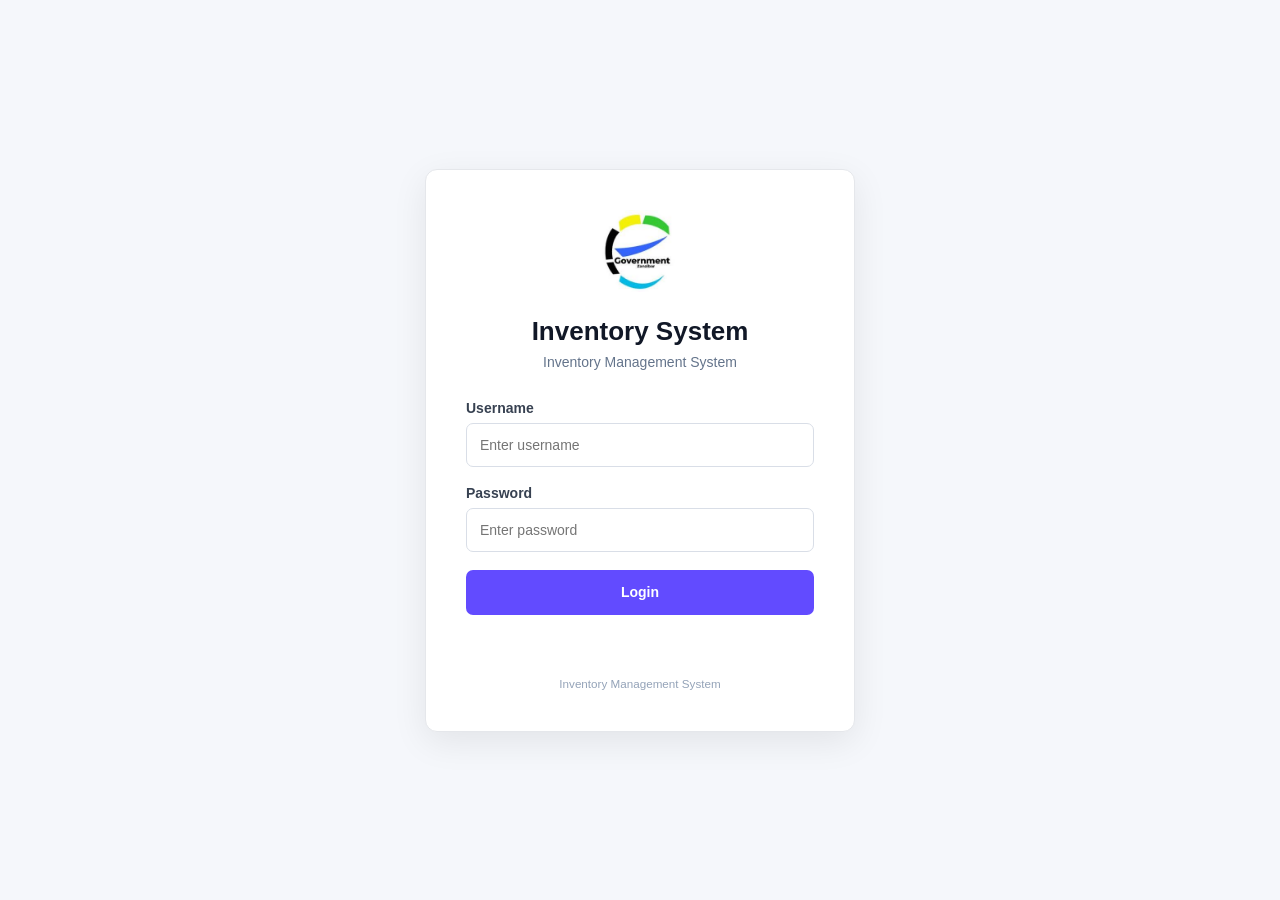
==== Frontend/index.html @ 9045cea1 "Add Inventory System frontend and backend" ====
<!DOCTYPE html>
<html lang="en">
<head>
    <meta charset="UTF-8">
    <meta name="viewport" content="width=device-width, initial-scale=1.0">

    <title>Inventory System - Login</title>

    <link rel="stylesheet" href="CSS/style.css">
</head>

<body class="login-page">

    <div class="login-wrapper">

        <div class="login-card">

            <div class="login-logo">
                <img src="image/eGAZ logo.jpeg" alt="eGAZ Logo">
            </div>

            <div class="login-header">
                <h1>Inventory System</h1>
                <p>Inventory Management System</p>
            </div>

            <form id="loginForm">

                <div class="form-group">
                    <label for="username">Username</label>

                    <input
                        type="text"
                        id="username"
                        placeholder="Enter username"
                        autocomplete="username"
                        required
                    >
                </div>

                <div class="form-group">
                    <label for="password">Password</label>

                    <input
                        type="password"
                        id="password"
                        placeholder="Enter password"
                        autocomplete="current-password"
                        required
                    >
                </div>

                <button type="submit" class="login-btn">
                    Login
                </button>

            </form>

            <p id="message" class="login-message"></p>

            <div class="login-footer">
                <small>Inventory Management System</small>
            </div>

        </div>

    </div>

    <script src="JS/api.js"></script>
    <script src="JS/script.js"></script>

</body>
</html>
---- Frontend/CSS/style.css ----
/* =========================================================
   INVENTORY SYSTEM
   Professional Dashboard UI
   ========================================================= */

* {
    margin: 0;
    padding: 0;
    box-sizing: border-box;
}

:root {
    --primary: #624bff;
    --primary-dark: #4f3dcc;
    --body-bg: #f5f7fb;
    --sidebar-bg: #ffffff;
    --card-bg: #ffffff;
    --text: #1e293b;
    --muted: #64748b;
    --border: #e5e7eb;
    --success: #16a34a;
    --warning: #f59e0b;
    --danger: #dc2626;
    --shadow: 0 2px 8px rgba(0, 0, 0, 0.06);
}

html,
body {
    width: 100%;
    min-height: 100%;
    font-family: "Inter", "Segoe UI", Arial, sans-serif;
    color: var(--text);
    background: var(--body-bg);
}

body {
    font-size: 14px;
}

/* =========================================================
   LOGIN PAGE
   ========================================================= */

.login-page {
    min-height: 100vh;
    background: #f5f7fb;
    display: flex;
    align-items: center;
    justify-content: center;
    padding: 20px;
}

.login-wrapper {
    width: 100%;
    max-width: 430px;
}

.login-card {
    background: #ffffff;
    border: 1px solid var(--border);
    border-radius: 12px;
    padding: 40px;
    box-shadow: 0 10px 35px rgba(0, 0, 0, 0.08);
}

.login-logo {
    display: flex;
    justify-content: center;
    margin-bottom: 24px;
}

.login-logo img {
    width: 82px;
    height: 82px;
    object-fit: contain;
    border-radius: 10px;
}

.login-header {
    text-align: center;
    margin-bottom: 30px;
}

.login-header h1 {
    font-size: 26px;
    font-weight: 700;
    color: #111827;
    margin-bottom: 7px;
}

.login-header p {
    color: var(--muted);
    font-size: 14px;
}

.form-group {
    margin-bottom: 18px;
}

.form-group label {
    display: block;
    margin-bottom: 7px;
    font-weight: 600;
    color: #374151;
}

.form-group input,
.form-group select,
.search-box input,
input,
select {
    width: 100%;
    height: 44px;
    padding: 0 13px;
    border: 1px solid #d9dee7;
    border-radius: 7px;
    background: #ffffff;
    color: #1f2937;
    font-size: 14px;
    outline: none;
    transition: 0.2s ease;
}

.form-group input:focus,
.form-group select:focus,
.search-box input:focus,
input:focus,
select:focus {
    border-color: var(--primary);
    box-shadow: 0 0 0 3px rgba(98, 75, 255, 0.10);
}

.login-btn {
    width: 100%;
    height: 45px;
    border: none;
    border-radius: 7px;
    background: var(--primary);
    color: white;
    font-size: 14px;
    font-weight: 600;
    cursor: pointer;
    transition: 0.2s ease;
}

.login-btn:hover {
    background: var(--primary-dark);
}

.login-message {
    min-height: 20px;
    text-align: center;
    margin-top: 15px;
    font-size: 13px;
}

.login-footer {
    text-align: center;
    margin-top: 25px;
    color: #94a3b8;
}

/* =========================================================
   MAIN APPLICATION
   ========================================================= */

.app-layout {
    min-height: 100vh;
    display: flex;
    background: var(--body-bg);
}

/* =========================================================
   SIDEBAR
   ========================================================= */

.sidebar {
    width: 250px;
    min-width: 250px;
    min-height: 100vh;
    background: var(--sidebar-bg);
    border-right: 1px solid var(--border);
    position: fixed;
    left: 0;
    top: 0;
    bottom: 0;
    display: flex;
    flex-direction: column;
    z-index: 1000;
}

.sidebar-brand {
    height: 72px;
    padding: 0 22px;
    display: flex;
    align-items: center;
    gap: 11px;
    border-bottom: 1px solid var(--border);
}

.sidebar-brand img {
    width: 38px;
    height: 38px;
    object-fit: contain;
    border-radius: 7px;
}

.sidebar-brand span {
    font-size: 16px;
    font-weight: 700;
    color: #111827;
    white-space: nowrap;
}

.sidebar-nav {
    flex: 1;
    display: flex;
    flex-direction: column;
    padding: 18px 12px;
}

.sidebar-nav a {
    display: flex;
    align-items: center;
    gap: 12px;
    min-height: 44px;
    padding: 0 14px;
    margin-bottom: 5px;
    text-decoration: none;
    color: #64748b;
    border-radius: 7px;
    font-size: 14px;
    font-weight: 500;
    transition: 0.2s ease;
}

.sidebar-nav a:hover {
    background: #f1f3f9;
    color: var(--primary);
}

.sidebar-nav a.active {
    background: #eeeafd;
    color: var(--primary);
    font-weight: 600;
}


.sidebar-spacer {
    flex: 1;
}

.sidebar-nav .logout-link {
    color: #dc2626;
    margin-top: auto;
}

.sidebar-nav .logout-link:hover {
    background: #fef2f2;
    color: #b91c1c;
}

/* =========================================================
   MAIN CONTENT
   ========================================================= */

.main-content {
    width: calc(100% - 250px);
    margin-left: 250px;
    min-height: 100vh;
}

/* =========================================================
   TOPBAR
   ========================================================= */

.topbar {
    height: 72px;
    background: #ffffff;
    border-bottom: 1px solid var(--border);
    display: flex;
    align-items: center;
    justify-content: space-between;
    padding: 0 30px;
    position: sticky;
    top: 0;
    z-index: 100;
}

.topbar h2 {
    font-size: 20px;
    font-weight: 600;
    color: #111827;
}

.user-info {
    display: flex;
    align-items: center;
}

.user-details {
    display: flex;
    align-items: center;
    gap: 10px;
}

.user-details strong {
    font-size: 13px;
    color: #374151;
}

.role-pill {
    display: inline-flex;
    align-items: center;
    padding: 5px 9px;
    border-radius: 20px;
    background: #eeeafd;
    color: var(--primary);
    font-size: 11px;
    font-weight: 700;
}

/* =========================================================
   PAGE CONTENT
   ========================================================= */

.page-content {
    padding: 30px;
    max-width: 1600px;
    margin: 0 auto;
}

/* =========================================================
   WELCOME BOX
   ========================================================= */

.welcome-box {
    background: #ffffff;
    border: 1px solid var(--border);
    border-radius: 10px;
    padding: 25px 28px;
    margin-bottom: 25px;
    box-shadow: var(--shadow);
}

.welcome-box h1 {
    font-size: 23px;
    font-weight: 650;
    margin-bottom: 7px;
    color: #111827;
}

.welcome-box p {
    color: var(--muted);
    line-height: 1.6;
}

/* =========================================================
   DASHBOARD CARDS
   ========================================================= */

.dashboard-cards {
    display: grid;
    grid-template-columns: repeat(4, 1fr);
    gap: 20px;
    margin-bottom: 25px;
}

.stat-card {
    background: #ffffff;
    border: 1px solid var(--border);
    border-radius: 10px;
    min-height: 120px;
    padding: 22px;
    display: flex;
    align-items: center;
    gap: 16px;
    box-shadow: var(--shadow);
}


.stat-card span {
    display: block;
    color: var(--muted);
    font-size: 13px;
    margin-bottom: 6px;
}

.stat-card h2 {
    color: #111827;
    font-size: 25px;
    font-weight: 700;
}

/* =========================================================
   CONTENT CARDS
   ========================================================= */

.content-card {
    background: #ffffff;
    border: 1px solid var(--border);
    border-radius: 10px;
    margin-bottom: 25px;
    box-shadow: var(--shadow);
    overflow: hidden;
}

.card-header {
    min-height: 62px;
    padding: 0 22px;
    display: flex;
    align-items: center;
    justify-content: space-between;
    border-bottom: 1px solid var(--border);
}

.card-header h3 {
    font-size: 16px;
    font-weight: 600;
    color: #111827;
}

/* =========================================================
   FORMS
   ========================================================= */

.content-card form {
    padding: 22px;
}

.form-row {
    display: grid;
    grid-template-columns: repeat(3, 1fr);
    gap: 18px;
}

.content-card form > .btn {
    margin-top: 2px;
}

textarea {
    width: 100%;
    min-height: 100px;
    padding: 12px;
    border: 1px solid #d9dee7;
    border-radius: 7px;
    resize: vertical;
    font-family: inherit;
}

/* =========================================================
   BUTTONS
   ========================================================= */

.btn {
    display: inline-flex;
    align-items: center;
    justify-content: center;
    min-height: 39px;
    padding: 0 15px;
    border: none;
    border-radius: 6px;
    font-size: 13px;
    font-weight: 600;
    cursor: pointer;
    text-decoration: none;
    transition: 0.2s ease;
}

.btn-primary {
    background: var(--primary);
    color: #ffffff;
}

.btn-primary:hover {
    background: var(--primary-dark);
}

.btn-secondary {
    background: #64748b;
    color: #ffffff;
}

.btn-secondary:hover {
    background: #475569;
}

.btn-success {
    background: var(--success);
    color: #ffffff;
}

.btn-warning {
    background: var(--warning);
    color: #ffffff;
}

.btn-danger {
    background: var(--danger);
    color: #ffffff;
}

.btn-sm {
    min-height: 32px;
    padding: 0 10px;
    margin: 2px;
    font-size: 12px;
}

/* =========================================================
   SEARCH
   ========================================================= */

.search-box {
    padding: 18px 22px;
    border-bottom: 1px solid var(--border);
}

.search-box input {
    max-width: 350px;
}

/* =========================================================
   TABLE
   ========================================================= */

.table-responsive {
    width: 100%;
    overflow-x: auto;
}

table {
    width: 100%;
    border-collapse: collapse;
    background: #ffffff;
}

thead {
    background: #f8fafc;
}

th {
    padding: 14px 18px;
    text-align: left;
    color: #475569;
    font-size: 12px;
    font-weight: 700;
    white-space: nowrap;
    border-bottom: 1px solid var(--border);
}

td {
    padding: 15px 18px;
    color: #475569;
    font-size: 13px;
    border-bottom: 1px solid #edf0f4;
    vertical-align: middle;
}

tbody tr:hover {
    background: #fafbfc;
}

tbody tr:last-child td {
    border-bottom: none;
}

td strong {
    color: #1e293b;
}

/* =========================================================
   QUICK ACTIONS
   ========================================================= */

.quick-actions {
    padding: 22px;
    display: grid;
    grid-template-columns: repeat(4, 1fr);
    gap: 16px;
}

.quick-action {
    display: flex;
    flex-direction: column;
    gap: 7px;
    text-decoration: none;
    border: 1px solid var(--border);
    border-radius: 8px;
    padding: 18px;
    background: #ffffff;
    transition: 0.2s ease;
}

.quick-action:hover {
    border-color: var(--primary);
    transform: translateY(-2px);
    box-shadow: var(--shadow);
}


.quick-action strong {
    color: #1e293b;
    font-size: 14px;
}

.quick-action small {
    color: var(--muted);
    font-size: 12px;
}

/* =========================================================
   PROGRESS
   ========================================================= */

.progress-info {
    padding: 22px;
}

.progress-info > div:first-child {
    display: flex;
    justify-content: space-between;
    margin-bottom: 12px;
}

.progress-info strong {
    color: #334155;
}

.progress-info span {
    color: var(--muted);
    font-size: 13px;
}

.progress-bar {
    width: 100%;
    height: 9px;
    background: #e9edf3;
    border-radius: 10px;
    overflow: hidden;
}

.progress-fill {
    height: 100%;
    background: var(--primary);
    border-radius: 10px;
    transition: width 0.3s ease;
}

.progress-details {
    display: flex;
    gap: 30px;
    margin-top: 14px;
    flex-wrap: wrap;
}

/* =========================================================
   STATUS
   ========================================================= */

.view-only {
    display: inline-block;
    padding: 5px 9px;
    border-radius: 5px;
    background: #f1f5f9;
    color: #64748b;
    font-size: 11px;
    font-weight: 600;
}

/* =========================================================
   RESPONSIVE
   ========================================================= */

@media (max-width: 1200px) {

    .dashboard-cards {
        grid-template-columns: repeat(2, 1fr);
    }

    .quick-actions {
        grid-template-columns: repeat(2, 1fr);
    }

    .form-row {
        grid-template-columns: repeat(2, 1fr);
    }
}

@media (max-width: 850px) {

    .sidebar {
        width: 220px;
        min-width: 220px;
    }

    .main-content {
        width: calc(100% - 220px);
        margin-left: 220px;
    }

    .page-content {
        padding: 20px;
    }

    .topbar {
        padding: 0 20px;
    }

    .sidebar-brand span {
        font-size: 14px;
    }
}

@media (max-width: 650px) {

    .sidebar {
        width: 100%;
        height: auto;
        min-height: auto;
        position: relative;
    }

    .app-layout {
        display: block;
    }

    .main-content {
        width: 100%;
        margin-left: 0;
    }

    .sidebar-nav {
        padding: 10px;
    }

    .sidebar-spacer {
        display: none;
    }

    .dashboard-cards {
        grid-template-columns: 1fr;
    }

    .quick-actions {
        grid-template-columns: 1fr;
    }

    .form-row {
        grid-template-columns: 1fr;
    }

    .topbar {
        height: auto;
        min-height: 65px;
        padding: 15px;
        gap: 10px;
    }

    .topbar h2 {
        font-size: 17px;
    }

    .page-content {
        padding: 15px;
    }

    .welcome-box {
        padding: 20px;
    }

    .welcome-box h1 {
        font-size: 19px;
    }

    .user-details strong {
        display: none;
    }
}

/* =========================================================
   PRINT
   ========================================================= */

@media print {

    .sidebar,
    .topbar,
    .btn,
    .search-box {
        display: none !important;
    }

    .main-content {
        width: 100%;
        margin: 0;
    }

    .page-content {
        padding: 0;
    }

    .content-card {
        box-shadow: none;
        border: 1px solid #ddd;
    }

}

/* Inventory System watermark */
body:not(.login-page)::before {
    content: "";
    position: fixed;
    inset: 0;
    background: url("../image/eGAZ logo.jpeg") center center / 280px auto no-repeat;
    opacity: 0.035;
    pointer-events: none;
    z-index: 0;
}

.app-layout, .main-content, .sidebar, .topbar {
    position: relative;
}

.app-layout { z-index: 1; }

.print-only { display: none; }
.print-watermark { display: none; }

@media print {
    @page { size: A4; margin: 14mm; }

    body { background: #fff !important; }
    body::before { display: none !important; }
    .sidebar, .topbar, .report-print-controls, .dashboard-cards, .print-watermark { display: none !important; }
    .main-content { margin: 0 !important; padding: 0 !important; width: 100% !important; }
    .page-content { padding: 0 !important; }
    .content-card { box-shadow: none !important; border: 1px solid #ddd !important; break-inside: avoid; }
    .print-only { display: block !important; text-align: center; margin-bottom: 18px; position: relative; }
    .print-logo { width: 75px; height: 75px; object-fit: contain; margin-bottom: 6px; }
    .print-only h1 { margin: 0 0 10px; font-size: 22px; }
    .print-meta { display: flex; justify-content: center; gap: 16px; flex-wrap: wrap; font-size: 11px; margin-bottom: 12px; }
    .print-only::after {
        content: "";
        position: fixed;
        inset: 0;
        background: url("../image/eGAZ logo.jpeg") center center / 300px auto no-repeat;
        opacity: 0.055;
        z-index: -1;
    }
    table { width: 100% !important; border-collapse: collapse !important; }
    th, td { border: 1px solid #999 !important; padding: 6px !important; }
}

/* =========================================================
   FINAL LAYOUT / PRINT FIXES
   ========================================================= */
html, body { overflow-x: hidden; }
.app-layout { width: 100%; min-width: 0; }
.main-content { min-width: 0; max-width: 100%; }
.page-content { width: 100%; max-width: 1500px; }
.content-card, .dashboard-cards, .quick-actions { min-width: 0; }
.form-row { min-width: 0; }
.form-row > * { min-width: 0; }
.table-responsive { max-width: 100%; }
.btn { white-space: nowrap; }

/* Keep the logo watermark subtle and behind content */
body:not(.login-page)::before {
    content: "";
    position: fixed;
    inset: 0;
    background: url("../image/eGAZ logo.jpeg") center center / 300px auto no-repeat;
    opacity: .035;
    pointer-events: none;
    z-index: 0;
}

.app-layout, .main-content, .topbar, .page-content { position: relative; z-index: 1; }
.empty-state { text-align: center; padding: 28px !important; color: #64748b; }

/* Colour printing */
@media print {
    html, body { overflow: visible !important; }
    * { -webkit-print-color-adjust: exact !important; print-color-adjust: exact !important; }
    body { background: #fff !important; }
    .sidebar, .topbar, .report-print-controls, .dashboard-cards, .search-box, .btn, .view-only { display: none !important; }
    .main-content { width: 100% !important; max-width: none !important; margin: 0 !important; }
    .page-content { width: 100% !important; max-width: none !important; padding: 0 !important; }
    .content-card { box-shadow: none !important; border: 1px solid #b8c2d1 !important; margin-bottom: 14px !important; }
    .print-only { display: block !important; text-align: center; position: relative; margin-bottom: 18px; padding-bottom: 10px; border-bottom: 3px solid #624bff; }
    .print-logo { width: 82px !important; height: 82px !important; object-fit: contain; margin: 0 auto 6px; display: block; }
    .print-only h1 { margin: 0 0 10px !important; color: #624bff !important; font-size: 24px !important; font-weight: 800; }
    .print-meta { display: flex !important; justify-content: center; gap: 10px 22px; flex-wrap: wrap; font-size: 11px; color: #334155 !important; }
    .print-meta strong { color: #111827 !important; }
    .print-only::after { content: ""; position: fixed; inset: 0; background: url("../image/eGAZ logo.jpeg") center center / 320px auto no-repeat; opacity: .07; z-index: -1; pointer-events: none; }
    table { width: 100% !important; border-collapse: collapse !important; }
    thead { background: #624bff !important; }
    th { background: #624bff !important; color: #fff !important; border: 1px solid #4f3dcc !important; padding: 8px !important; }
    td { color: #1e293b !important; border: 1px solid #cbd5e1 !important; padding: 7px !important; }
    tbody tr:nth-child(even) { background: #f3f4ff !important; }
    .card-header { background: #f1efff !important; color: #1e293b !important; }
    .card-header h3 { color: #4f3dcc !important; }
}


/* Center content in the available workspace */
.main-content { width: calc(100% - 250px); margin-left: 250px; min-width: 0; }
.page-content { width: min(1160px, calc(100% - 40px)); max-width: 1160px; margin-left: auto; margin-right: auto; padding: 28px 0 40px; }
.content-card, .dashboard-cards, .quick-actions { min-width: 0; }
.room-contents { padding: 20px 22px; display: grid; gap: 14px; }
.room-content-box { border: 1px solid var(--border); border-radius: 9px; padding: 15px; background: #fff; }
.room-content-title { display:flex; justify-content:space-between; align-items:center; gap:15px; margin-bottom:10px; }
.room-content-title span { font-size:12px; color:var(--muted); }
.room-item-list { border-top:1px solid var(--border); }
.room-item { display:flex; justify-content:space-between; padding:10px 2px; border-bottom:1px solid #edf0f4; }
.room-item:last-child { border-bottom:0; }
.room-item span { color:#475569; }
.room-empty { color:#94a3b8; font-size:13px; padding:8px 0; }
@media (max-width:850px){ .page-content { width: calc(100% - 30px); } }
@media print{ .page-content { width:100% !important; max-width:none !important; margin:0 !important; } }

/* =========================================================
   TRUE SCREEN CENTERING
   Content is centered relative to the full browser window,
   not just the area to the right of the sidebar.
   ========================================================= */
@media (min-width: 851px) {
    .page-content {
        position: relative;
        left: -125px;
    }
}

@media (min-width: 651px) and (max-width: 850px) {
    .page-content {
        position: relative;
        left: -110px;
    }
}

@media (max-width: 650px) {
    .page-content {
        position: relative;
        left: 0;
    }
}

/* Final navigation and dashboard centering */
.sidebar-nav {
    align-items: center;
}
.sidebar-nav a {
    width: 92%;
    justify-content: center;
}
.topbar > div:first-child {
    flex: 1;
    text-align: center;
}
.topbar .user-info {
    min-width: 190px;
    justify-content: flex-end;
}


/* Final navigation bar and role icon polish */
.sidebar-nav {
    width: 92%;
    align-self: center;
    padding-left: 0;
    padding-right: 0;
    box-sizing: border-box;
}

.sidebar-nav a {
    width: 100%;
    box-sizing: border-box;
}

.user-avatar {
    width: 40px;
    height: 40px;
    border-radius: 50%;
    display: flex;
    align-items: center;
    justify-content: center;
    background: #eeeafd;
    border: 1px solid #ddd6fe;
    font-size: 20px;
    margin-right: 10px;
    flex-shrink: 0;
}

.topbar .user-info {
    min-width: 230px;
}

@media (max-width: 650px) {
    .sidebar-nav {
        width: 94%;
    }

    .user-avatar {
        width: 36px;
        height: 36px;
        font-size: 18px;
    }

    .topbar .user-info {
        min-width: auto;
    }
}


/* =========================================================
   FINAL V8 PRINT CLEANUP
   ========================================================= */
@media print {
    @page { size: A4 portrait; margin: 10mm; }

    html, body {
        width: 100% !important;
        min-width: 0 !important;
        overflow: visible !important;
        margin: 0 !important;
        padding: 0 !important;
        background: #fff !important;
    }

    .app-layout, .main-content, .page-content {
        position: static !important;
        left: auto !important;
        right: auto !important;
        transform: none !important;
        width: 100% !important;
        max-width: none !important;
        min-width: 0 !important;
        margin: 0 !important;
        padding: 0 !important;
    }

    .content-card {
        width: 100% !important;
        max-width: none !important;
        margin: 0 0 12px 0 !important;
        padding: 0 !important;
        box-sizing: border-box !important;
        break-inside: auto !important;
        page-break-inside: auto !important;
        overflow: visible !important;
    }

    .table-responsive {
        width: 100% !important;
        max-width: none !important;
        overflow: visible !important;
    }

    table {
        width: 100% !important;
        max-width: 100% !important;
        table-layout: fixed !important;
        border-collapse: collapse !important;
        font-size: 9.5pt !important;
    }

    th, td {
        padding: 5px 4px !important;
        line-height: 1.25 !important;
        word-break: normal !important;
        overflow-wrap: anywhere !important;
        white-space: normal !important;
        vertical-align: middle !important;
    }

    .card-header {
        padding: 8px 10px !important;
    }

    .print-only {
        width: 100% !important;
        box-sizing: border-box !important;
        margin: 0 0 12px 0 !important;
        padding: 0 0 8px 0 !important;
    }

    .print-logo {
        width: 65px !important;
        height: 65px !important;
    }

    .print-only h1 {
        font-size: 20px !important;
        margin: 0 0 7px !important;
    }

    .print-meta {
        gap: 5px 14px !important;
        font-size: 9.5pt !important;
    }

    .print-only::after {
        opacity: .045 !important;
        background-size: 250px auto !important;
    }

    .report-print-controls, .sidebar, .topbar, .btn, .search-box, .dashboard-cards, .view-only {
        display: none !important;
    }
}

/* Remove role/avatar icon space from the top bar */
.user-avatar {
    display: none !important;
}
.topbar .user-info {
    min-width: 190px;
}


/* =========================================================
   FINAL RESPONSIVE + CLEAN TEXT-ONLY UI
   ========================================================= */
.sidebar-nav a {
    justify-content: flex-start;
}

.sidebar-nav a.logout-link {
    margin-top: 10px;
}

.menu-toggle {
    display: none;
    border: 1px solid var(--border);
    background: #fff;
    color: var(--text);
    border-radius: 7px;
    padding: 9px 12px;
    font-weight: 600;
    cursor: pointer;
}

.sidebar-overlay {
    display: none;
}

.main-content {
    margin-left: 250px;
    width: calc(100% - 250px);
    min-width: 0;
}

.page-content {
    width: 100%;
    max-width: 1500px;
    margin: 0 auto;
}

.topbar {
    min-width: 0;
}

.topbar > div:first-child {
    min-width: 0;
}

.topbar h2 {
    overflow: hidden;
    text-overflow: ellipsis;
    white-space: nowrap;
}

.form-row {
    display: grid;
    grid-template-columns: repeat(3, minmax(0, 1fr));
    gap: 18px;
}

.table-responsive {
    width: 100%;
    overflow-x: auto;
    -webkit-overflow-scrolling: touch;
}

.table-responsive table {
    min-width: 720px;
}

.btn {
    white-space: nowrap;
}

.quick-actions {
    display: grid;
    grid-template-columns: repeat(2, minmax(0, 1fr));
    gap: 12px;
}

.quick-action {
    min-width: 0;
}

.room-content-box {
    overflow: hidden;
}

@media (max-width: 900px) {
    .sidebar {
        transform: translateX(-100%);
        transition: transform .25s ease;
        box-shadow: 8px 0 24px rgba(15, 23, 42, .12);
    }

    .sidebar.open {
        transform: translateX(0);
    }

    .main-content {
        margin-left: 0;
        width: 100%;
    }

    .menu-toggle {
        display: inline-flex;
        align-items: center;
        justify-content: center;
        margin-right: 12px;
    }

    .sidebar-overlay.show {
        display: block;
        position: fixed;
        inset: 0;
        background: rgba(15, 23, 42, .35);
        z-index: 900;
    }

    .topbar {
        gap: 10px;
    }

    .form-row {
        grid-template-columns: repeat(2, minmax(0, 1fr));
    }
}

@media (max-width: 640px) {
    body {
        font-size: 13px;
    }

    .login-page {
        padding: 14px;
    }

    .login-card {
        padding: 26px 20px;
        border-radius: 10px;
    }

    .login-logo img {
        width: 70px;
        height: 70px;
    }

    .login-header h1 {
        font-size: 22px;
    }

    .topbar {
        padding: 12px 14px;
        min-height: 62px;
    }

    .topbar h2 {
        font-size: 18px;
    }

    .user-info {
        max-width: 48%;
    }

    .user-details strong,
    .role-pill {
        max-width: 100%;
        overflow: hidden;
        text-overflow: ellipsis;
        white-space: nowrap;
    }

    .page-content {
        padding: 14px;
    }

    .welcome-box {
        padding: 20px;
    }

    .welcome-box h1 {
        font-size: 21px;
        line-height: 1.3;
    }

    .dashboard-cards {
        grid-template-columns: 1fr;
        gap: 12px;
    }

    .stat-card {
        min-height: 92px;
    }

    .form-row {
        grid-template-columns: 1fr;
        gap: 0;
    }

    .quick-actions {
        grid-template-columns: 1fr;
    }

    .content-card {
        padding: 16px;
        margin-bottom: 14px;
    }

    .card-header {
        flex-wrap: wrap;
        gap: 8px;
    }

    .btn {
        min-height: 40px;
    }

    .btn-sm {
        min-height: 36px;
        margin-bottom: 4px;
    }

    input, select, .form-group input, .form-group select, .search-box input {
        height: 44px;
    }

    .table-responsive table {
        min-width: 650px;
    }

    .room-content-box .table-responsive table {
        min-width: 480px;
    }
}

@media print {
    .sidebar,
    .topbar,
    .menu-toggle,
    .sidebar-overlay {
        display: none !important;
    }

    .main-content {
        margin-left: 0 !important;
        width: 100% !important;
    }
}
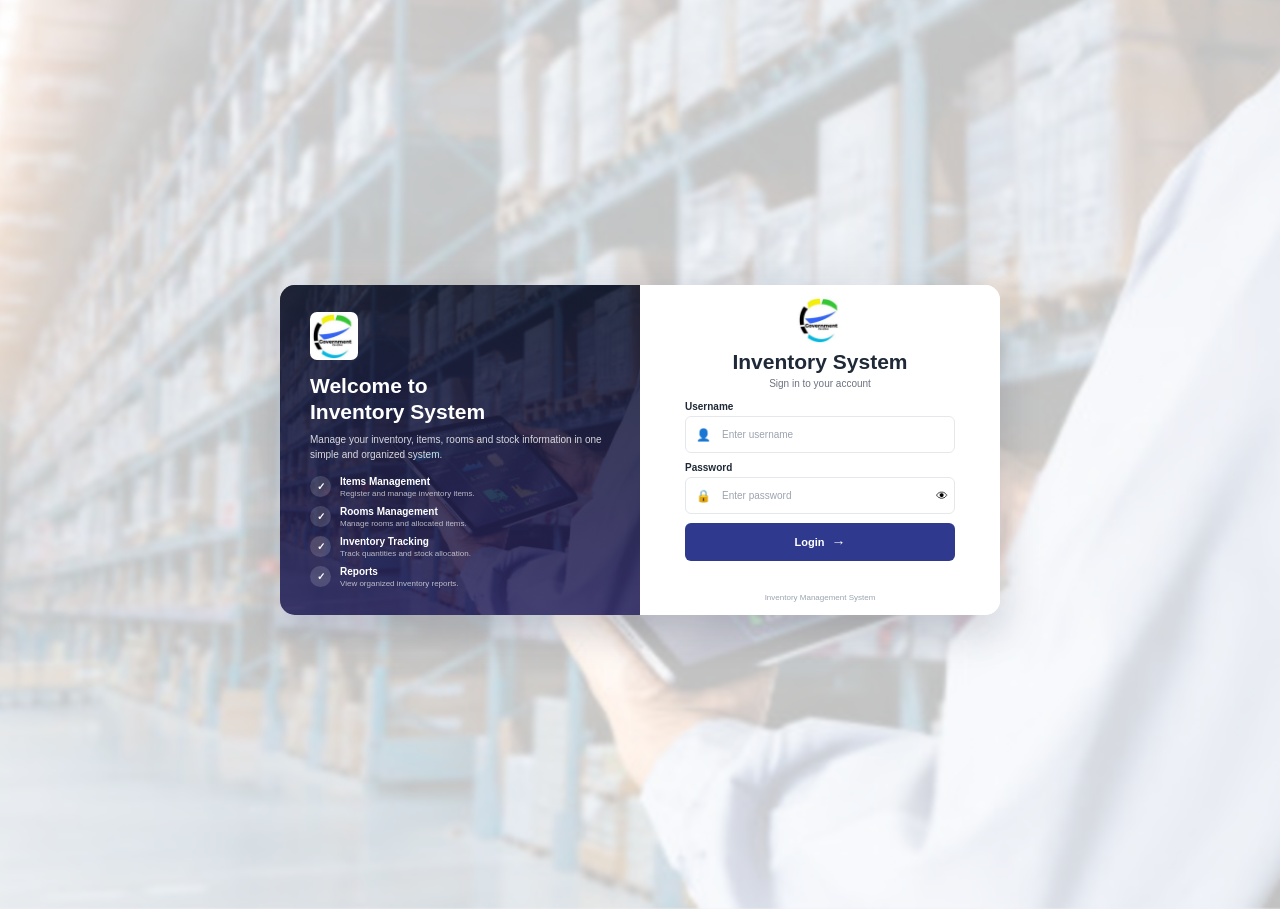
==== commit 5c4344bd: "Nimeweka picha kwenye login page na kuweka sawa baadhi ya CSS" ====
--- a/Frontend/index.html
+++ b/Frontend/index.html
@@ -1,5 +1,6 @@
 <!DOCTYPE html>
 <html lang="en">
+
 <head>
     <meta charset="UTF-8">
     <meta name="viewport" content="width=device-width, initial-scale=1.0">
@@ -11,63 +12,200 @@
 
 <body class="login-page">
 
-    <div class="login-wrapper">
-
-        <div class="login-card">
-
-            <div class="login-logo">
-                <img src="image/eGAZ logo.jpeg" alt="eGAZ Logo">
+    <!-- Full Page Watermark Background -->
+    <div class="login-background"></div>
+
+    <!-- Center Login Container -->
+    <main class="login-container">
+
+        <!-- LEFT SIDE -->
+        <section class="login-intro">
+
+            <div class="intro-content">
+
+                <div class="intro-logo">
+                    <img src="image/eGAZ logo.jpeg" alt="Inventory System Logo">
+                </div>
+
+                <h1>
+                    Welcome to
+                    <span>Inventory System</span>
+                </h1>
+
+                <p class="intro-description">
+                    Manage your inventory, items, rooms and stock
+                    information in one simple and organized system.
+                </p>
+
+                <div class="feature-list">
+
+                    <div class="feature-item">
+                        <div class="feature-icon">✓</div>
+
+                        <div>
+                            <h3>Items Management</h3>
+                            <p>Register and manage inventory items.</p>
+                        </div>
+                    </div>
+
+                    <div class="feature-item">
+                        <div class="feature-icon">✓</div>
+
+                        <div>
+                            <h3>Rooms Management</h3>
+                            <p>Manage rooms and allocated items.</p>
+                        </div>
+                    </div>
+
+                    <div class="feature-item">
+                        <div class="feature-icon">✓</div>
+
+                        <div>
+                            <h3>Inventory Tracking</h3>
+                            <p>Track quantities and stock allocation.</p>
+                        </div>
+                    </div>
+
+                    <div class="feature-item">
+                        <div class="feature-icon">✓</div>
+
+                        <div>
+                            <h3>Reports</h3>
+                            <p>View organized inventory reports.</p>
+                        </div>
+                    </div>
+
+                </div>
+
             </div>
 
-            <div class="login-header">
-                <h1>Inventory System</h1>
-                <p>Inventory Management System</p>
+        </section>
+
+
+        <!-- RIGHT SIDE -->
+        <section class="login-section">
+
+            <div class="login-card">
+
+                <div class="login-logo">
+                    <img src="image/eGAZ logo.jpeg"
+                         alt="Inventory System Logo">
+                </div>
+
+                <div class="login-header">
+
+                    <h1>Inventory System</h1>
+
+                    <p>
+                        Sign in to your account
+                    </p>
+
+                </div>
+
+
+                <!-- LOGIN FORM -->
+                <form id="loginForm">
+
+                    <!-- USERNAME -->
+                    <div class="form-group">
+
+                        <label for="username">
+                            Username
+                        </label>
+
+                        <div class="input-wrapper">
+
+                            <span class="input-icon">
+                                👤
+                            </span>
+
+                            <input
+                                type="text"
+                                id="username"
+                                placeholder="Enter username"
+                                autocomplete="username"
+                                required
+                            >
+
+                        </div>
+
+                    </div>
+
+
+                    <!-- PASSWORD -->
+                    <div class="form-group">
+
+                        <label for="password">
+                            Password
+                        </label>
+
+                        <div class="input-wrapper">
+
+                            <span class="input-icon">
+                                🔒
+                            </span>
+
+                            <input
+                                type="password"
+                                id="password"
+                                placeholder="Enter password"
+                                autocomplete="current-password"
+                                required
+                            >
+
+                            <button
+                                type="button"
+                                class="password-toggle"
+                                id="togglePassword"
+                                aria-label="Show password"
+                            >
+                                👁
+                            </button>
+
+                        </div>
+
+                    </div>
+
+
+                    <!-- LOGIN BUTTON -->
+                    <button
+                        type="submit"
+                        class="login-btn"
+                    >
+                        <span>Login</span>
+                        <span class="login-arrow">→</span>
+                    </button>
+
+                </form>
+
+
+                <!-- LOGIN MESSAGE -->
+                <p
+                    id="message"
+                    class="login-message"
+                ></p>
+
+
+                <!-- FOOTER -->
+                <div class="login-footer">
+
+                    <small>
+                        Inventory Management System
+                    </small>
+
+                </div>
+
             </div>
 
-            <form id="loginForm">
-
-                <div class="form-group">
-                    <label for="username">Username</label>
-
-                    <input
-                        type="text"
-                        id="username"
-                        placeholder="Enter username"
-                        autocomplete="username"
-                        required
-                    >
-                </div>
-
-                <div class="form-group">
-                    <label for="password">Password</label>
-
-                    <input
-                        type="password"
-                        id="password"
-                        placeholder="Enter password"
-                        autocomplete="current-password"
-                        required
-                    >
-                </div>
-
-                <button type="submit" class="login-btn">
-                    Login
-                </button>
-
-            </form>
-
-            <p id="message" class="login-message"></p>
-
-            <div class="login-footer">
-                <small>Inventory Management System</small>
-            </div>
-
-        </div>
-
-    </div>
-
+        </section>
+
+    </main>
+
+
+    <!-- JAVASCRIPT -->
     <script src="JS/api.js"></script>
     <script src="JS/script.js"></script>
 
 </body>
+
 </html>
--- a/Frontend/CSS/style.css
+++ b/Frontend/CSS/style.css
@@ -1,6 +1,5 @@
 /* =========================================================
-   INVENTORY SYSTEM
-   Professional Dashboard UI
+   INVENTORY SYSTEM - STYLE.CSS
    ========================================================= */
 
 * {
@@ -10,31 +9,32 @@
 }
 
 :root {
-    --primary: #624bff;
-    --primary-dark: #4f3dcc;
-    --body-bg: #f5f7fb;
-    --sidebar-bg: #ffffff;
-    --card-bg: #ffffff;
-    --text: #1e293b;
-    --muted: #64748b;
+    --primary: #2f3a8f;
+    --primary-dark: #242d70;
+    --secondary: #4f46e5;
+    --success: #16a34a;
+    --danger: #dc2626;
+    --warning: #d97706;
+
+    --dark: #1f2937;
+    --text: #374151;
+    --muted: #6b7280;
+
+    --light: #f5f7fb;
+    --white: #ffffff;
     --border: #e5e7eb;
-    --success: #16a34a;
-    --warning: #f59e0b;
-    --danger: #dc2626;
-    --shadow: 0 2px 8px rgba(0, 0, 0, 0.06);
-}
-
-html,
+
+    --sidebar-width: 235px;
+}
+
+html {
+    scroll-behavior: smooth;
+}
+
 body {
-    width: 100%;
-    min-height: 100%;
-    font-family: "Inter", "Segoe UI", Arial, sans-serif;
+    font-family: Arial, Helvetica, sans-serif;
+    background: var(--light);
     color: var(--text);
-    background: var(--body-bg);
-}
-
-body {
-    font-size: 14px;
 }
 
 /* =========================================================
@@ -43,121 +43,396 @@
 
 .login-page {
     min-height: 100vh;
-    background: #f5f7fb;
+
     display: flex;
     align-items: center;
     justify-content: center;
-    padding: 20px;
-}
-
-.login-wrapper {
+
+    position: relative;
+    overflow: hidden;
+
+    background: #eef1f7;
+}
+
+/* Background */
+
+.login-background {
+    position: absolute;
+    inset: 0;
+
+    background:
+        linear-gradient(
+            rgba(255, 255, 255, 0.76),
+            rgba(255, 255, 255, 0.76)
+        ),
+        url("../image/warehouse.jpg")
+        center / cover no-repeat;
+
+    filter: blur(1px);
+
+    transform: scale(1.02);
+
+    z-index: 0;
+}
+
+/* Login container */
+
+.login-container {
+    position: relative;
+    z-index: 2;
+
+    width: 720px;
+    max-width: 90%;
+
+    height: 330px;
+    min-height: 330px;
+
+    display: grid;
+    grid-template-columns: 1fr 1fr;
+
+    background: rgba(255, 255, 255, 0.96);
+
+    border-radius: 15px;
+
+    overflow: hidden;
+
+    box-shadow:
+        0 15px 40px rgba(15, 23, 42, 0.18);
+}
+
+/* =========================================================
+   LOGIN LEFT
+   ========================================================= */
+
+.login-intro {
+    padding: 25px 30px;
+
+    display: flex;
+    align-items: center;
+
+    color: #ffffff;
+
+    background:
+        linear-gradient(
+            rgba(24, 30, 52, 0.88),
+            rgba(42, 35, 91, 0.86)
+        ),
+        url("../image/warehouse.jpg")
+        center / cover no-repeat;
+}
+
+.intro-content {
     width: 100%;
-    max-width: 430px;
+}
+
+.intro-logo {
+    margin-bottom: 9px;
+}
+
+.intro-logo img {
+    width: 48px;
+    height: 48px;
+
+    object-fit: contain;
+
+    border-radius: 7px;
+}
+
+.login-intro h1 {
+    font-size: 21px;
+    line-height: 1.2;
+
+    margin-bottom: 8px;
+}
+
+.login-intro h1 span {
+    display: block;
+
+    color: #ffffff;
+}
+
+.intro-description {
+    font-size: 10px;
+
+    line-height: 1.5;
+
+    color: rgba(255, 255, 255, 0.82);
+
+    margin-bottom: 14px;
+}
+
+/* Features */
+
+.feature-list {
+    display: flex;
+
+    flex-direction: column;
+
+    gap: 8px;
+}
+
+.feature-item {
+    display: flex;
+
+    align-items: center;
+
+    gap: 9px;
+}
+
+.feature-icon {
+    width: 21px;
+    height: 21px;
+
+    display: flex;
+
+    align-items: center;
+    justify-content: center;
+
+    flex-shrink: 0;
+
+    border-radius: 50%;
+
+    background: rgba(255, 255, 255, 0.15);
+
+    color: #ffffff;
+
+    font-size: 10px;
+
+    font-weight: bold;
+}
+
+.feature-item h3 {
+    font-size: 10px;
+
+    margin-bottom: 2px;
+}
+
+.feature-item p {
+    font-size: 8px;
+
+    color: rgba(255, 255, 255, 0.68);
+}
+
+/* =========================================================
+   LOGIN RIGHT
+   ========================================================= */
+
+.login-section {
+    min-height: 330px;
+
+    padding: 20px 28px;
+
+    display: flex;
+
+    align-items: center;
+    justify-content: center;
+
+    background: rgba(255, 255, 255, 0.97);
 }
 
 .login-card {
-    background: #ffffff;
-    border: 1px solid var(--border);
-    border-radius: 12px;
-    padding: 40px;
-    box-shadow: 0 10px 35px rgba(0, 0, 0, 0.08);
-}
+    width: 100%;
+
+    max-width: 270px;
+
+    padding: 0;
+}
+
+/* Logo */
 
 .login-logo {
     display: flex;
+
     justify-content: center;
-    margin-bottom: 24px;
+
+    margin-bottom: 6px;
 }
 
 .login-logo img {
-    width: 82px;
-    height: 82px;
+    width: 48px;
+    height: 48px;
+
     object-fit: contain;
-    border-radius: 10px;
-}
+
+    border-radius: 7px;
+}
+
+/* Header */
 
 .login-header {
     text-align: center;
-    margin-bottom: 30px;
+
+    margin-bottom: 12px;
 }
 
 .login-header h1 {
-    font-size: 26px;
-    font-weight: 700;
-    color: #111827;
-    margin-bottom: 7px;
+    font-size: 21px;
+
+    color: var(--dark);
+
+    margin-bottom: 4px;
 }
 
 .login-header p {
+    font-size: 10px;
+
     color: var(--muted);
-    font-size: 14px;
-}
+}
+
+/* =========================================================
+   LOGIN FORM
+   ========================================================= */
 
 .form-group {
-    margin-bottom: 18px;
+    margin-bottom: 9px;
 }
 
 .form-group label {
     display: block;
-    margin-bottom: 7px;
+
+    font-size: 10px;
+
     font-weight: 600;
-    color: #374151;
-}
-
-.form-group input,
-.form-group select,
-.search-box input,
-input,
-select {
+
+    color: var(--dark);
+
+    margin-bottom: 4px;
+}
+
+.input-wrapper {
+    position: relative;
+}
+
+.input-icon {
+    position: absolute;
+
+    left: 11px;
+    top: 50%;
+
+    transform: translateY(-50%);
+
+    font-size: 12px;
+
+    z-index: 2;
+}
+
+.form-group input {
     width: 100%;
-    height: 44px;
-    padding: 0 13px;
-    border: 1px solid #d9dee7;
-    border-radius: 7px;
+
+    height: 37px;
+
+    border: 1px solid var(--border);
+
+    border-radius: 6px;
+
+    outline: none;
+
     background: #ffffff;
-    color: #1f2937;
-    font-size: 14px;
-    outline: none;
-    transition: 0.2s ease;
-}
-
-.form-group input:focus,
-.form-group select:focus,
-.search-box input:focus,
-input:focus,
-select:focus {
-    border-color: var(--primary);
-    box-shadow: 0 0 0 3px rgba(98, 75, 255, 0.10);
-}
+
+    color: var(--dark);
+
+    font-size: 10px;
+
+    padding: 0 36px;
+
+    transition: 0.2s;
+}
+
+.form-group input:focus {
+    border-color: var(--secondary);
+
+    box-shadow:
+        0 0 0 2px rgba(79, 70, 229, 0.10);
+}
+
+.form-group input::placeholder {
+    color: #9ca3af;
+}
+
+/* Password toggle */
+
+.password-toggle {
+    position: absolute;
+
+    right: 7px;
+    top: 50%;
+
+    transform: translateY(-50%);
+
+    border: none;
+
+    background: transparent;
+
+    cursor: pointer;
+
+    font-size: 12px;
+}
+
+/* Login button */
 
 .login-btn {
     width: 100%;
-    height: 45px;
+
+    height: 38px;
+
+    margin-top: 4px;
+
+    display: flex;
+
+    align-items: center;
+    justify-content: center;
+
+    gap: 7px;
+
     border: none;
-    border-radius: 7px;
+
+    border-radius: 6px;
+
     background: var(--primary);
-    color: white;
-    font-size: 14px;
+
+    color: #ffffff;
+
+    font-size: 11px;
+
     font-weight: 600;
+
     cursor: pointer;
-    transition: 0.2s ease;
+
+    transition: 0.2s;
 }
 
 .login-btn:hover {
     background: var(--primary-dark);
+
+    transform: translateY(-1px);
+}
+
+.login-arrow {
+    font-size: 14px;
 }
 
 .login-message {
-    min-height: 20px;
+    min-height: 14px;
+
+    margin-top: 6px;
+
     text-align: center;
-    margin-top: 15px;
-    font-size: 13px;
+
+    font-size: 9px;
+
+    color: var(--danger);
 }
 
 .login-footer {
     text-align: center;
-    margin-top: 25px;
-    color: #94a3b8;
+
+    margin-top: 5px;
+}
+
+.login-footer small {
+    font-size: 8px;
+
+    color: #9ca3af;
 }
 
 /* =========================================================
@@ -166,8 +441,10 @@
 
 .app-layout {
     min-height: 100vh;
-    display: flex;
-    background: var(--body-bg);
+
+    display: flex;
+
+    background: var(--light);
 }
 
 /* =========================================================
@@ -175,277 +452,281 @@
    ========================================================= */
 
 .sidebar {
-    width: 250px;
-    min-width: 250px;
+    width: var(--sidebar-width);
+
     min-height: 100vh;
-    background: var(--sidebar-bg);
-    border-right: 1px solid var(--border);
+
     position: fixed;
+
     left: 0;
     top: 0;
     bottom: 0;
-    display: flex;
-    flex-direction: column;
+
+    background: #20284d;
+
+    color: #ffffff;
+
     z-index: 1000;
-}
-
-.sidebar-brand {
-    height: 72px;
-    padding: 0 22px;
-    display: flex;
-    align-items: center;
-    gap: 11px;
+
+    overflow-y: auto;
+}
+
+.sidebar-header {
+    height: 70px;
+
+    display: flex;
+
+    align-items: center;
+    justify-content: center;
+
+    padding: 10px;
+
+    border-bottom: 1px solid rgba(255,255,255,0.08);
+}
+
+.sidebar-logo {
+    display: flex;
+
+    align-items: center;
+
+    gap: 8px;
+}
+
+.sidebar-logo img {
+    width: 35px;
+    height: 35px;
+
+    object-fit: contain;
+
+    border-radius: 6px;
+}
+
+.sidebar-logo span {
+    font-size: 15px;
+
+    font-weight: bold;
+}
+
+.sidebar-menu {
+    padding: 15px 10px;
+}
+
+.sidebar-menu a,
+.sidebar-menu button {
+    width: 100%;
+
+    display: flex;
+
+    align-items: center;
+
+    padding: 11px 13px;
+
+    margin-bottom: 5px;
+
+    border: none;
+
+    border-radius: 7px;
+
+    background: transparent;
+
+    color: rgba(255,255,255,0.75);
+
+    text-decoration: none;
+
+    font-size: 12px;
+
+    cursor: pointer;
+
+    text-align: left;
+
+    transition: 0.2s;
+}
+
+.sidebar-menu a:hover,
+.sidebar-menu button:hover {
+    background: rgba(255,255,255,0.09);
+
+    color: #ffffff;
+}
+
+.sidebar-menu a.active {
+    background: var(--secondary);
+
+    color: #ffffff;
+}
+
+/* =========================================================
+   MAIN CONTENT
+   ========================================================= */
+
+.main-content {
+    width: calc(100% - var(--sidebar-width));
+
+    margin-left: var(--sidebar-width);
+
+    min-height: 100vh;
+}
+
+/* =========================================================
+   TOPBAR
+   ========================================================= */
+
+.topbar {
+    height: 65px;
+
+    display: flex;
+
+    align-items: center;
+    justify-content: space-between;
+
+    padding: 0 25px;
+
+    background: #ffffff;
+
     border-bottom: 1px solid var(--border);
-}
-
-.sidebar-brand img {
-    width: 38px;
-    height: 38px;
-    object-fit: contain;
-    border-radius: 7px;
-}
-
-.sidebar-brand span {
-    font-size: 16px;
-    font-weight: 700;
-    color: #111827;
-    white-space: nowrap;
-}
-
-.sidebar-nav {
-    flex: 1;
-    display: flex;
-    flex-direction: column;
-    padding: 18px 12px;
-}
-
-.sidebar-nav a {
-    display: flex;
-    align-items: center;
-    gap: 12px;
-    min-height: 44px;
-    padding: 0 14px;
+
+    position: sticky;
+
+    top: 0;
+
+    z-index: 500;
+}
+
+.topbar h1 {
+    font-size: 19px;
+
+    color: var(--dark);
+}
+
+.user-info {
+    display: flex;
+
+    align-items: center;
+
+    gap: 8px;
+}
+
+.user-info span {
+    font-size: 11px;
+
+    color: var(--text);
+}
+
+.user-info strong {
+    color: var(--primary);
+}
+
+/* =========================================================
+   PAGE CONTENT
+   ========================================================= */
+
+.page-content {
+    padding: 25px;
+}
+
+.page-title {
+    margin-bottom: 20px;
+}
+
+.page-title h2 {
+    font-size: 22px;
+
+    color: var(--dark);
+
     margin-bottom: 5px;
-    text-decoration: none;
-    color: #64748b;
-    border-radius: 7px;
-    font-size: 14px;
-    font-weight: 500;
-    transition: 0.2s ease;
-}
-
-.sidebar-nav a:hover {
-    background: #f1f3f9;
+}
+
+.page-title p {
+    font-size: 12px;
+
+    color: var(--muted);
+}
+
+/* =========================================================
+   DASHBOARD
+   ========================================================= */
+
+.dashboard-grid {
+    display: grid;
+
+    grid-template-columns:
+        repeat(4, minmax(0, 1fr));
+
+    gap: 15px;
+
+    margin-bottom: 25px;
+}
+
+.dashboard-card {
+    background: #ffffff;
+
+    border: 1px solid var(--border);
+
+    border-radius: 10px;
+
+    padding: 18px;
+
+    box-shadow:
+        0 3px 12px rgba(15,23,42,0.04);
+}
+
+.dashboard-card h3 {
+    font-size: 11px;
+
+    color: var(--muted);
+
+    margin-bottom: 8px;
+}
+
+.dashboard-card .number {
+    font-size: 25px;
+
+    font-weight: bold;
+
     color: var(--primary);
 }
 
-.sidebar-nav a.active {
-    background: #eeeafd;
-    color: var(--primary);
-    font-weight: 600;
-}
-
-
-.sidebar-spacer {
-    flex: 1;
-}
-
-.sidebar-nav .logout-link {
-    color: #dc2626;
-    margin-top: auto;
-}
-
-.sidebar-nav .logout-link:hover {
-    background: #fef2f2;
-    color: #b91c1c;
-}
-
-/* =========================================================
-   MAIN CONTENT
-   ========================================================= */
-
-.main-content {
-    width: calc(100% - 250px);
-    margin-left: 250px;
-    min-height: 100vh;
-}
-
-/* =========================================================
-   TOPBAR
-   ========================================================= */
-
-.topbar {
-    height: 72px;
+.dashboard-card p {
+    font-size: 9px;
+
+    color: var(--muted);
+
+    margin-top: 5px;
+}
+
+/* =========================================================
+   CARDS
+   ========================================================= */
+
+.card {
     background: #ffffff;
-    border-bottom: 1px solid var(--border);
-    display: flex;
-    align-items: center;
+
+    border: 1px solid var(--border);
+
+    border-radius: 10px;
+
+    padding: 20px;
+
+    margin-bottom: 20px;
+
+    box-shadow:
+        0 3px 12px rgba(15,23,42,0.04);
+}
+
+.card-header {
+    display: flex;
+
+    align-items: center;
+
     justify-content: space-between;
-    padding: 0 30px;
-    position: sticky;
-    top: 0;
-    z-index: 100;
-}
-
-.topbar h2 {
-    font-size: 20px;
-    font-weight: 600;
-    color: #111827;
-}
-
-.user-info {
-    display: flex;
-    align-items: center;
-}
-
-.user-details {
-    display: flex;
-    align-items: center;
-    gap: 10px;
-}
-
-.user-details strong {
-    font-size: 13px;
-    color: #374151;
-}
-
-.role-pill {
-    display: inline-flex;
-    align-items: center;
-    padding: 5px 9px;
-    border-radius: 20px;
-    background: #eeeafd;
-    color: var(--primary);
-    font-size: 11px;
-    font-weight: 700;
-}
-
-/* =========================================================
-   PAGE CONTENT
-   ========================================================= */
-
-.page-content {
-    padding: 30px;
-    max-width: 1600px;
-    margin: 0 auto;
-}
-
-/* =========================================================
-   WELCOME BOX
-   ========================================================= */
-
-.welcome-box {
-    background: #ffffff;
-    border: 1px solid var(--border);
-    border-radius: 10px;
-    padding: 25px 28px;
-    margin-bottom: 25px;
-    box-shadow: var(--shadow);
-}
-
-.welcome-box h1 {
-    font-size: 23px;
-    font-weight: 650;
-    margin-bottom: 7px;
-    color: #111827;
-}
-
-.welcome-box p {
-    color: var(--muted);
-    line-height: 1.6;
-}
-
-/* =========================================================
-   DASHBOARD CARDS
-   ========================================================= */
-
-.dashboard-cards {
-    display: grid;
-    grid-template-columns: repeat(4, 1fr);
-    gap: 20px;
-    margin-bottom: 25px;
-}
-
-.stat-card {
-    background: #ffffff;
-    border: 1px solid var(--border);
-    border-radius: 10px;
-    min-height: 120px;
-    padding: 22px;
-    display: flex;
-    align-items: center;
-    gap: 16px;
-    box-shadow: var(--shadow);
-}
-
-
-.stat-card span {
-    display: block;
-    color: var(--muted);
-    font-size: 13px;
-    margin-bottom: 6px;
-}
-
-.stat-card h2 {
-    color: #111827;
-    font-size: 25px;
-    font-weight: 700;
-}
-
-/* =========================================================
-   CONTENT CARDS
-   ========================================================= */
-
-.content-card {
-    background: #ffffff;
-    border: 1px solid var(--border);
-    border-radius: 10px;
-    margin-bottom: 25px;
-    box-shadow: var(--shadow);
-    overflow: hidden;
-}
-
-.card-header {
-    min-height: 62px;
-    padding: 0 22px;
-    display: flex;
-    align-items: center;
-    justify-content: space-between;
-    border-bottom: 1px solid var(--border);
+
+    margin-bottom: 15px;
 }
 
 .card-header h3 {
-    font-size: 16px;
-    font-weight: 600;
-    color: #111827;
-}
-
-/* =========================================================
-   FORMS
-   ========================================================= */
-
-.content-card form {
-    padding: 22px;
-}
-
-.form-row {
-    display: grid;
-    grid-template-columns: repeat(3, 1fr);
-    gap: 18px;
-}
-
-.content-card form > .btn {
-    margin-top: 2px;
-}
-
-textarea {
-    width: 100%;
-    min-height: 100px;
-    padding: 12px;
-    border: 1px solid #d9dee7;
-    border-radius: 7px;
-    resize: vertical;
-    font-family: inherit;
+    font-size: 15px;
+
+    color: var(--dark);
 }
 
 /* =========================================================
@@ -454,21 +735,33 @@
 
 .btn {
     display: inline-flex;
-    align-items: center;
+
+    align-items: center;
+
     justify-content: center;
-    min-height: 39px;
-    padding: 0 15px;
+
+    gap: 5px;
+
+    min-height: 36px;
+
+    padding: 0 14px;
+
     border: none;
+
     border-radius: 6px;
-    font-size: 13px;
+
+    font-size: 11px;
+
     font-weight: 600;
+
     cursor: pointer;
-    text-decoration: none;
-    transition: 0.2s ease;
+
+    transition: 0.2s;
 }
 
 .btn-primary {
     background: var(--primary);
+
     color: #ffffff;
 }
 
@@ -476,306 +769,676 @@
     background: var(--primary-dark);
 }
 
-.btn-secondary {
-    background: #64748b;
-    color: #ffffff;
-}
-
-.btn-secondary:hover {
-    background: #475569;
-}
-
 .btn-success {
     background: var(--success);
+
+    color: #ffffff;
+}
+
+.btn-danger {
+    background: var(--danger);
+
     color: #ffffff;
 }
 
 .btn-warning {
     background: var(--warning);
+
     color: #ffffff;
 }
 
-.btn-danger {
-    background: var(--danger);
+.btn-secondary {
+    background: #e5e7eb;
+
+    color: var(--dark);
+}
+
+.btn:hover {
+    transform: translateY(-1px);
+}
+
+/* =========================================================
+   FORMS
+   ========================================================= */
+
+.form-grid {
+    display: grid;
+
+    grid-template-columns:
+        repeat(2, minmax(0, 1fr));
+
+    gap: 15px;
+}
+
+.form-group input,
+.form-group select,
+.form-group textarea {
+    width: 100%;
+
+    border: 1px solid var(--border);
+
+    border-radius: 6px;
+
+    outline: none;
+
+    background: #ffffff;
+
+    color: var(--dark);
+
+    transition: 0.2s;
+}
+
+.form-group select,
+.form-group textarea {
+    font-size: 11px;
+}
+
+.form-group select {
+    height: 40px;
+
+    padding: 0 12px;
+}
+
+.form-group textarea {
+    min-height: 90px;
+
+    padding: 10px 12px;
+
+    resize: vertical;
+}
+
+.form-actions {
+    display: flex;
+
+    justify-content: flex-end;
+
+    gap: 8px;
+
+    margin-top: 15px;
+}
+
+/* =========================================================
+   TABLE
+   ========================================================= */
+
+.table-wrapper {
+    width: 100%;
+
+    overflow-x: auto;
+}
+
+.data-table {
+    width: 100%;
+
+    border-collapse: collapse;
+
+    min-width: 600px;
+}
+
+.data-table th {
+    padding: 12px;
+
+    text-align: left;
+
+    background: #f8fafc;
+
+    color: var(--dark);
+
+    font-size: 10px;
+
+    font-weight: 700;
+
+    border-bottom: 1px solid var(--border);
+}
+
+.data-table td {
+    padding: 12px;
+
+    font-size: 10px;
+
+    color: var(--text);
+
+    border-bottom: 1px solid var(--border);
+}
+
+.data-table tr:hover {
+    background: #fafafa;
+}
+
+.table-actions {
+    display: flex;
+
+    gap: 5px;
+}
+
+.table-actions .btn {
+    min-height: 30px;
+
+    padding: 0 9px;
+
+    font-size: 9px;
+}
+
+/* =========================================================
+   BADGES
+   ========================================================= */
+
+.badge {
+    display: inline-flex;
+
+    align-items: center;
+
+    padding: 4px 8px;
+
+    border-radius: 20px;
+
+    font-size: 8px;
+
+    font-weight: 600;
+}
+
+.badge-success {
+    background: #dcfce7;
+
+    color: #166534;
+}
+
+.badge-danger {
+    background: #fee2e2;
+
+    color: #991b1b;
+}
+
+.badge-warning {
+    background: #fef3c7;
+
+    color: #92400e;
+}
+
+.badge-primary {
+    background: #e0e7ff;
+
+    color: #3730a3;
+}
+
+/* =========================================================
+   SEARCH
+   ========================================================= */
+
+.search-box {
+    display: flex;
+
+    align-items: center;
+
+    gap: 8px;
+
+    margin-bottom: 15px;
+}
+
+.search-box input {
+    width: 260px;
+
+    height: 36px;
+
+    padding: 0 12px;
+
+    border: 1px solid var(--border);
+
+    border-radius: 6px;
+
+    outline: none;
+
+    font-size: 10px;
+}
+
+/* =========================================================
+   MODAL
+   ========================================================= */
+
+.modal {
+    position: fixed;
+
+    inset: 0;
+
+    z-index: 2000;
+
+    display: none;
+
+    align-items: center;
+
+    justify-content: center;
+
+    padding: 20px;
+
+    background: rgba(15,23,42,0.55);
+}
+
+.modal.show {
+    display: flex;
+}
+
+.modal-content {
+    width: 100%;
+
+    max-width: 500px;
+
+    max-height: 90vh;
+
+    overflow-y: auto;
+
+    background: #ffffff;
+
+    border-radius: 10px;
+
+    padding: 20px;
+
+    box-shadow:
+        0 20px 50px rgba(15,23,42,0.2);
+}
+
+.modal-header {
+    display: flex;
+
+    align-items: center;
+
+    justify-content: space-between;
+
+    margin-bottom: 15px;
+}
+
+.modal-header h3 {
+    font-size: 16px;
+
+    color: var(--dark);
+}
+
+.modal-close {
+    border: none;
+
+    background: transparent;
+
+    font-size: 20px;
+
+    cursor: pointer;
+
+    color: var(--muted);
+}
+
+/* =========================================================
+   ALERTS
+   ========================================================= */
+
+.alert {
+    padding: 10px 13px;
+
+    border-radius: 6px;
+
+    margin-bottom: 15px;
+
+    font-size: 10px;
+}
+
+.alert-success {
+    background: #dcfce7;
+
+    color: #166534;
+}
+
+.alert-danger {
+    background: #fee2e2;
+
+    color: #991b1b;
+}
+
+.alert-warning {
+    background: #fef3c7;
+
+    color: #92400e;
+}
+
+.alert-info {
+    background: #dbeafe;
+
+    color: #1e40af;
+}
+
+/* =========================================================
+   EMPTY STATE
+   ========================================================= */
+
+.empty-state {
+    text-align: center;
+
+    padding: 45px 20px;
+
+    color: var(--muted);
+}
+
+.empty-state h3 {
+    font-size: 15px;
+
+    margin-bottom: 6px;
+
+    color: var(--dark);
+}
+
+.empty-state p {
+    font-size: 10px;
+}
+
+/* =========================================================
+   REPORT
+   ========================================================= */
+
+.report-container {
+    background: #ffffff;
+
+    border-radius: 10px;
+
+    padding: 25px;
+
+    border: 1px solid var(--border);
+}
+
+.report-header {
+    text-align: center;
+
+    margin-bottom: 20px;
+}
+
+.report-header img {
+    width: 55px;
+    height: 55px;
+
+    object-fit: contain;
+
+    margin-bottom: 5px;
+}
+
+.report-header h1 {
+    font-size: 20px;
+
+    color: var(--primary);
+
+    margin-bottom: 5px;
+}
+
+.report-header p {
+    font-size: 10px;
+
+    color: var(--muted);
+
+    margin-bottom: 3px;
+}
+
+.report-actions {
+    display: flex;
+
+    justify-content: flex-end;
+
+    margin-top: 20px;
+}
+
+/* =========================================================
+   WATERMARK
+   ========================================================= */
+
+.watermark {
+    position: relative;
+
+    overflow: hidden;
+}
+
+.watermark::after {
+    content: "";
+
+    position: absolute;
+
+    width: 250px;
+    height: 250px;
+
+    left: 50%;
+    top: 50%;
+
+    transform: translate(-50%, -50%);
+
+    background:
+        url("../image/eGAZ logo.jpeg")
+        center / contain no-repeat;
+
+    opacity: 0.035;
+
+    pointer-events: none;
+
+    z-index: 0;
+}
+
+/* =========================================================
+   HAMBURGER
+   ========================================================= */
+
+.hamburger {
+    display: none;
+
+    width: 35px;
+    height: 35px;
+
+    border: none;
+
+    border-radius: 6px;
+
+    background: var(--primary);
+
     color: #ffffff;
-}
-
-.btn-sm {
-    min-height: 32px;
-    padding: 0 10px;
-    margin: 2px;
-    font-size: 12px;
-}
-
-/* =========================================================
-   SEARCH
-   ========================================================= */
-
-.search-box {
-    padding: 18px 22px;
-    border-bottom: 1px solid var(--border);
-}
-
-.search-box input {
-    max-width: 350px;
-}
-
-/* =========================================================
-   TABLE
-   ========================================================= */
-
-.table-responsive {
-    width: 100%;
-    overflow-x: auto;
-}
-
-table {
-    width: 100%;
-    border-collapse: collapse;
-    background: #ffffff;
-}
-
-thead {
-    background: #f8fafc;
-}
-
-th {
-    padding: 14px 18px;
-    text-align: left;
-    color: #475569;
-    font-size: 12px;
-    font-weight: 700;
-    white-space: nowrap;
-    border-bottom: 1px solid var(--border);
-}
-
-td {
-    padding: 15px 18px;
-    color: #475569;
-    font-size: 13px;
-    border-bottom: 1px solid #edf0f4;
-    vertical-align: middle;
-}
-
-tbody tr:hover {
-    background: #fafbfc;
-}
-
-tbody tr:last-child td {
-    border-bottom: none;
-}
-
-td strong {
-    color: #1e293b;
-}
-
-/* =========================================================
-   QUICK ACTIONS
-   ========================================================= */
-
-.quick-actions {
-    padding: 22px;
-    display: grid;
-    grid-template-columns: repeat(4, 1fr);
-    gap: 16px;
-}
-
-.quick-action {
-    display: flex;
-    flex-direction: column;
-    gap: 7px;
-    text-decoration: none;
-    border: 1px solid var(--border);
-    border-radius: 8px;
-    padding: 18px;
-    background: #ffffff;
-    transition: 0.2s ease;
-}
-
-.quick-action:hover {
-    border-color: var(--primary);
-    transform: translateY(-2px);
-    box-shadow: var(--shadow);
-}
-
-
-.quick-action strong {
-    color: #1e293b;
-    font-size: 14px;
-}
-
-.quick-action small {
-    color: var(--muted);
-    font-size: 12px;
-}
-
-/* =========================================================
-   PROGRESS
-   ========================================================= */
-
-.progress-info {
-    padding: 22px;
-}
-
-.progress-info > div:first-child {
-    display: flex;
-    justify-content: space-between;
-    margin-bottom: 12px;
-}
-
-.progress-info strong {
-    color: #334155;
-}
-
-.progress-info span {
-    color: var(--muted);
-    font-size: 13px;
-}
-
-.progress-bar {
-    width: 100%;
-    height: 9px;
-    background: #e9edf3;
-    border-radius: 10px;
-    overflow: hidden;
-}
-
-.progress-fill {
-    height: 100%;
-    background: var(--primary);
-    border-radius: 10px;
-    transition: width 0.3s ease;
-}
-
-.progress-details {
-    display: flex;
-    gap: 30px;
-    margin-top: 14px;
-    flex-wrap: wrap;
-}
-
-/* =========================================================
-   STATUS
-   ========================================================= */
-
-.view-only {
-    display: inline-block;
-    padding: 5px 9px;
-    border-radius: 5px;
-    background: #f1f5f9;
-    color: #64748b;
-    font-size: 11px;
-    font-weight: 600;
-}
-
-/* =========================================================
-   RESPONSIVE
-   ========================================================= */
-
-@media (max-width: 1200px) {
-
-    .dashboard-cards {
-        grid-template-columns: repeat(2, 1fr);
-    }
-
-    .quick-actions {
-        grid-template-columns: repeat(2, 1fr);
-    }
-
-    .form-row {
-        grid-template-columns: repeat(2, 1fr);
-    }
-}
-
-@media (max-width: 850px) {
+
+    font-size: 18px;
+
+    cursor: pointer;
+}
+
+/* =========================================================
+   SIDEBAR OVERLAY
+   ========================================================= */
+
+.sidebar-overlay {
+    display: none;
+
+    position: fixed;
+
+    inset: 0;
+
+    background: rgba(0,0,0,0.45);
+
+    z-index: 900;
+}
+
+/* =========================================================
+   TABLET
+   ========================================================= */
+
+@media (max-width: 1000px) {
+
+    .dashboard-grid {
+        grid-template-columns:
+            repeat(2, minmax(0, 1fr));
+    }
 
     .sidebar {
-        width: 220px;
-        min-width: 220px;
-    }
-
-    .main-content {
-        width: calc(100% - 220px);
-        margin-left: 220px;
-    }
-
-    .page-content {
-        padding: 20px;
-    }
-
-    .topbar {
-        padding: 0 20px;
-    }
-
-    .sidebar-brand span {
-        font-size: 14px;
-    }
-}
-
-@media (max-width: 650px) {
-
-    .sidebar {
-        width: 100%;
-        height: auto;
-        min-height: auto;
-        position: relative;
-    }
-
-    .app-layout {
+        transform: translateX(-100%);
+
+        transition: transform 0.25s ease;
+    }
+
+    .sidebar.open {
+        transform: translateX(0);
+    }
+
+    .sidebar-overlay.show {
         display: block;
     }
 
     .main-content {
         width: 100%;
+
         margin-left: 0;
     }
 
-    .sidebar-nav {
-        padding: 10px;
-    }
-
-    .sidebar-spacer {
+    .hamburger {
+        display: block;
+    }
+
+    .topbar {
+        padding: 0 15px;
+    }
+}
+
+/* =========================================================
+   MOBILE
+   ========================================================= */
+
+@media (max-width: 700px) {
+
+    /* Login */
+
+    .login-page {
+        padding: 15px;
+    }
+
+    .login-container {
+        width: 100%;
+
+        max-width: 360px;
+
+        height: auto;
+
+        min-height: auto;
+
+        display: block;
+
+        border-radius: 12px;
+    }
+
+    .login-intro {
         display: none;
     }
 
-    .dashboard-cards {
-        grid-template-columns: 1fr;
-    }
-
-    .quick-actions {
-        grid-template-columns: 1fr;
-    }
-
-    .form-row {
-        grid-template-columns: 1fr;
-    }
-
-    .topbar {
-        height: auto;
-        min-height: 65px;
-        padding: 15px;
-        gap: 10px;
-    }
-
-    .topbar h2 {
-        font-size: 17px;
-    }
+    .login-section {
+        min-height: auto;
+
+        padding: 28px 20px;
+    }
+
+    .login-card {
+        max-width: 270px;
+    }
+
+    .login-logo img {
+        width: 48px;
+        height: 48px;
+    }
+
+    .login-header h1 {
+        font-size: 20px;
+    }
+
+    .form-group input {
+        height: 39px;
+
+        font-size: 11px;
+    }
+
+    .login-btn {
+        height: 39px;
+
+        font-size: 11px;
+    }
+
+    /* Main system */
 
     .page-content {
         padding: 15px;
     }
 
-    .welcome-box {
-        padding: 20px;
-    }
-
-    .welcome-box h1 {
-        font-size: 19px;
-    }
-
-    .user-details strong {
+    .topbar {
+        height: 58px;
+    }
+
+    .topbar h1 {
+        font-size: 15px;
+    }
+
+    .user-info {
         display: none;
     }
+
+    .dashboard-grid {
+        grid-template-columns: 1fr;
+
+        gap: 10px;
+    }
+
+    .form-grid {
+        grid-template-columns: 1fr;
+    }
+
+    .card {
+        padding: 15px;
+    }
+
+    .card-header {
+        align-items: flex-start;
+
+        flex-direction: column;
+
+        gap: 10px;
+    }
+
+    .search-box {
+        width: 100%;
+    }
+
+    .search-box input {
+        width: 100%;
+    }
+
+    .form-actions {
+        flex-direction: column;
+    }
+
+    .form-actions .btn {
+        width: 100%;
+    }
+
+    .report-container {
+        padding: 15px;
+    }
+}
+
+/* =========================================================
+   VERY SMALL PHONE
+   ========================================================= */
+
+@media (max-width: 400px) {
+
+    .login-section {
+        padding: 23px 15px;
+    }
+
+    .login-card {
+        max-width: 250px;
+    }
+
+    .login-header h1 {
+        font-size: 18px;
+    }
+
+    .page-title h2 {
+        font-size: 18px;
+    }
+
+    .dashboard-card {
+        padding: 15px;
+    }
 }
 
 /* =========================================================
@@ -783,16 +1446,24 @@
    ========================================================= */
 
 @media print {
+
+    body {
+        background: #ffffff;
+    }
 
     .sidebar,
     .topbar,
+    .hamburger,
+    .sidebar-overlay,
+    .report-actions,
     .btn,
-    .search-box {
+    .no-print {
         display: none !important;
     }
 
     .main-content {
         width: 100%;
+
         margin: 0;
     }
 
@@ -800,568 +1471,38 @@
         padding: 0;
     }
 
-    .content-card {
+    .report-container {
+        border: none;
+
         box-shadow: none;
-        border: 1px solid #ddd;
-    }
-
-}
-
-/* Inventory System watermark */
-body:not(.login-page)::before {
-    content: "";
-    position: fixed;
-    inset: 0;
-    background: url("../image/eGAZ logo.jpeg") center center / 280px auto no-repeat;
-    opacity: 0.035;
-    pointer-events: none;
-    z-index: 0;
-}
-
-.app-layout, .main-content, .sidebar, .topbar {
-    position: relative;
-}
-
-.app-layout { z-index: 1; }
-
-.print-only { display: none; }
-.print-watermark { display: none; }
-
-@media print {
-    @page { size: A4; margin: 14mm; }
-
-    body { background: #fff !important; }
-    body::before { display: none !important; }
-    .sidebar, .topbar, .report-print-controls, .dashboard-cards, .print-watermark { display: none !important; }
-    .main-content { margin: 0 !important; padding: 0 !important; width: 100% !important; }
-    .page-content { padding: 0 !important; }
-    .content-card { box-shadow: none !important; border: 1px solid #ddd !important; break-inside: avoid; }
-    .print-only { display: block !important; text-align: center; margin-bottom: 18px; position: relative; }
-    .print-logo { width: 75px; height: 75px; object-fit: contain; margin-bottom: 6px; }
-    .print-only h1 { margin: 0 0 10px; font-size: 22px; }
-    .print-meta { display: flex; justify-content: center; gap: 16px; flex-wrap: wrap; font-size: 11px; margin-bottom: 12px; }
-    .print-only::after {
-        content: "";
-        position: fixed;
-        inset: 0;
-        background: url("../image/eGAZ logo.jpeg") center center / 300px auto no-repeat;
-        opacity: 0.055;
-        z-index: -1;
-    }
-    table { width: 100% !important; border-collapse: collapse !important; }
-    th, td { border: 1px solid #999 !important; padding: 6px !important; }
-}
-
-/* =========================================================
-   FINAL LAYOUT / PRINT FIXES
-   ========================================================= */
-html, body { overflow-x: hidden; }
-.app-layout { width: 100%; min-width: 0; }
-.main-content { min-width: 0; max-width: 100%; }
-.page-content { width: 100%; max-width: 1500px; }
-.content-card, .dashboard-cards, .quick-actions { min-width: 0; }
-.form-row { min-width: 0; }
-.form-row > * { min-width: 0; }
-.table-responsive { max-width: 100%; }
-.btn { white-space: nowrap; }
-
-/* Keep the logo watermark subtle and behind content */
-body:not(.login-page)::before {
-    content: "";
-    position: fixed;
-    inset: 0;
-    background: url("../image/eGAZ logo.jpeg") center center / 300px auto no-repeat;
-    opacity: .035;
-    pointer-events: none;
-    z-index: 0;
-}
-
-.app-layout, .main-content, .topbar, .page-content { position: relative; z-index: 1; }
-.empty-state { text-align: center; padding: 28px !important; color: #64748b; }
-
-/* Colour printing */
-@media print {
-    html, body { overflow: visible !important; }
-    * { -webkit-print-color-adjust: exact !important; print-color-adjust: exact !important; }
-    body { background: #fff !important; }
-    .sidebar, .topbar, .report-print-controls, .dashboard-cards, .search-box, .btn, .view-only { display: none !important; }
-    .main-content { width: 100% !important; max-width: none !important; margin: 0 !important; }
-    .page-content { width: 100% !important; max-width: none !important; padding: 0 !important; }
-    .content-card { box-shadow: none !important; border: 1px solid #b8c2d1 !important; margin-bottom: 14px !important; }
-    .print-only { display: block !important; text-align: center; position: relative; margin-bottom: 18px; padding-bottom: 10px; border-bottom: 3px solid #624bff; }
-    .print-logo { width: 82px !important; height: 82px !important; object-fit: contain; margin: 0 auto 6px; display: block; }
-    .print-only h1 { margin: 0 0 10px !important; color: #624bff !important; font-size: 24px !important; font-weight: 800; }
-    .print-meta { display: flex !important; justify-content: center; gap: 10px 22px; flex-wrap: wrap; font-size: 11px; color: #334155 !important; }
-    .print-meta strong { color: #111827 !important; }
-    .print-only::after { content: ""; position: fixed; inset: 0; background: url("../image/eGAZ logo.jpeg") center center / 320px auto no-repeat; opacity: .07; z-index: -1; pointer-events: none; }
-    table { width: 100% !important; border-collapse: collapse !important; }
-    thead { background: #624bff !important; }
-    th { background: #624bff !important; color: #fff !important; border: 1px solid #4f3dcc !important; padding: 8px !important; }
-    td { color: #1e293b !important; border: 1px solid #cbd5e1 !important; padding: 7px !important; }
-    tbody tr:nth-child(even) { background: #f3f4ff !important; }
-    .card-header { background: #f1efff !important; color: #1e293b !important; }
-    .card-header h3 { color: #4f3dcc !important; }
-}
-
-
-/* Center content in the available workspace */
-.main-content { width: calc(100% - 250px); margin-left: 250px; min-width: 0; }
-.page-content { width: min(1160px, calc(100% - 40px)); max-width: 1160px; margin-left: auto; margin-right: auto; padding: 28px 0 40px; }
-.content-card, .dashboard-cards, .quick-actions { min-width: 0; }
-.room-contents { padding: 20px 22px; display: grid; gap: 14px; }
-.room-content-box { border: 1px solid var(--border); border-radius: 9px; padding: 15px; background: #fff; }
-.room-content-title { display:flex; justify-content:space-between; align-items:center; gap:15px; margin-bottom:10px; }
-.room-content-title span { font-size:12px; color:var(--muted); }
-.room-item-list { border-top:1px solid var(--border); }
-.room-item { display:flex; justify-content:space-between; padding:10px 2px; border-bottom:1px solid #edf0f4; }
-.room-item:last-child { border-bottom:0; }
-.room-item span { color:#475569; }
-.room-empty { color:#94a3b8; font-size:13px; padding:8px 0; }
-@media (max-width:850px){ .page-content { width: calc(100% - 30px); } }
-@media print{ .page-content { width:100% !important; max-width:none !important; margin:0 !important; } }
-
-/* =========================================================
-   TRUE SCREEN CENTERING
-   Content is centered relative to the full browser window,
-   not just the area to the right of the sidebar.
-   ========================================================= */
-@media (min-width: 851px) {
-    .page-content {
-        position: relative;
-        left: -125px;
-    }
-}
-
-@media (min-width: 651px) and (max-width: 850px) {
-    .page-content {
-        position: relative;
-        left: -110px;
-    }
-}
-
-@media (max-width: 650px) {
-    .page-content {
-        position: relative;
-        left: 0;
-    }
-}
-
-/* Final navigation and dashboard centering */
-.sidebar-nav {
-    align-items: center;
-}
-.sidebar-nav a {
-    width: 92%;
-    justify-content: center;
-}
-.topbar > div:first-child {
-    flex: 1;
-    text-align: center;
-}
-.topbar .user-info {
-    min-width: 190px;
-    justify-content: flex-end;
-}
-
-
-/* Final navigation bar and role icon polish */
-.sidebar-nav {
-    width: 92%;
-    align-self: center;
-    padding-left: 0;
-    padding-right: 0;
-    box-sizing: border-box;
-}
-
-.sidebar-nav a {
-    width: 100%;
-    box-sizing: border-box;
-}
-
-.user-avatar {
-    width: 40px;
-    height: 40px;
-    border-radius: 50%;
-    display: flex;
-    align-items: center;
-    justify-content: center;
-    background: #eeeafd;
-    border: 1px solid #ddd6fe;
-    font-size: 20px;
-    margin-right: 10px;
-    flex-shrink: 0;
-}
-
-.topbar .user-info {
-    min-width: 230px;
-}
-
-@media (max-width: 650px) {
-    .sidebar-nav {
-        width: 94%;
-    }
-
-    .user-avatar {
-        width: 36px;
-        height: 36px;
-        font-size: 18px;
-    }
-
-    .topbar .user-info {
-        min-width: auto;
-    }
-}
-
-
-/* =========================================================
-   FINAL V8 PRINT CLEANUP
-   ========================================================= */
-@media print {
-    @page { size: A4 portrait; margin: 10mm; }
-
-    html, body {
-        width: 100% !important;
-        min-width: 0 !important;
-        overflow: visible !important;
-        margin: 0 !important;
-        padding: 0 !important;
-        background: #fff !important;
-    }
-
-    .app-layout, .main-content, .page-content {
-        position: static !important;
-        left: auto !important;
-        right: auto !important;
-        transform: none !important;
-        width: 100% !important;
-        max-width: none !important;
-        min-width: 0 !important;
-        margin: 0 !important;
-        padding: 0 !important;
-    }
-
-    .content-card {
-        width: 100% !important;
-        max-width: none !important;
-        margin: 0 0 12px 0 !important;
-        padding: 0 !important;
-        box-sizing: border-box !important;
-        break-inside: auto !important;
-        page-break-inside: auto !important;
-        overflow: visible !important;
-    }
-
-    .table-responsive {
-        width: 100% !important;
-        max-width: none !important;
-        overflow: visible !important;
-    }
-
-    table {
-        width: 100% !important;
-        max-width: 100% !important;
-        table-layout: fixed !important;
-        border-collapse: collapse !important;
-        font-size: 9.5pt !important;
-    }
-
-    th, td {
-        padding: 5px 4px !important;
-        line-height: 1.25 !important;
-        word-break: normal !important;
-        overflow-wrap: anywhere !important;
-        white-space: normal !important;
-        vertical-align: middle !important;
-    }
-
-    .card-header {
-        padding: 8px 10px !important;
-    }
-
-    .print-only {
-        width: 100% !important;
-        box-sizing: border-box !important;
-        margin: 0 0 12px 0 !important;
-        padding: 0 0 8px 0 !important;
-    }
-
-    .print-logo {
-        width: 65px !important;
-        height: 65px !important;
-    }
-
-    .print-only h1 {
-        font-size: 20px !important;
-        margin: 0 0 7px !important;
-    }
-
-    .print-meta {
-        gap: 5px 14px !important;
-        font-size: 9.5pt !important;
-    }
-
-    .print-only::after {
-        opacity: .045 !important;
-        background-size: 250px auto !important;
-    }
-
-    .report-print-controls, .sidebar, .topbar, .btn, .search-box, .dashboard-cards, .view-only {
-        display: none !important;
-    }
-}
-
-/* Remove role/avatar icon space from the top bar */
-.user-avatar {
-    display: none !important;
-}
-.topbar .user-info {
-    min-width: 190px;
-}
-
-
-/* =========================================================
-   FINAL RESPONSIVE + CLEAN TEXT-ONLY UI
-   ========================================================= */
-.sidebar-nav a {
-    justify-content: flex-start;
-}
-
-.sidebar-nav a.logout-link {
-    margin-top: 10px;
-}
-
-.menu-toggle {
-    display: none;
-    border: 1px solid var(--border);
-    background: #fff;
-    color: var(--text);
-    border-radius: 7px;
-    padding: 9px 12px;
-    font-weight: 600;
-    cursor: pointer;
-}
-
-.sidebar-overlay {
-    display: none;
-}
-
-.main-content {
-    margin-left: 250px;
-    width: calc(100% - 250px);
-    min-width: 0;
-}
-
-.page-content {
-    width: 100%;
-    max-width: 1500px;
-    margin: 0 auto;
-}
-
-.topbar {
-    min-width: 0;
-}
-
-.topbar > div:first-child {
-    min-width: 0;
-}
-
-.topbar h2 {
-    overflow: hidden;
-    text-overflow: ellipsis;
-    white-space: nowrap;
-}
-
-.form-row {
-    display: grid;
-    grid-template-columns: repeat(3, minmax(0, 1fr));
-    gap: 18px;
-}
-
-.table-responsive {
-    width: 100%;
-    overflow-x: auto;
-    -webkit-overflow-scrolling: touch;
-}
-
-.table-responsive table {
-    min-width: 720px;
-}
-
-.btn {
-    white-space: nowrap;
-}
-
-.quick-actions {
-    display: grid;
-    grid-template-columns: repeat(2, minmax(0, 1fr));
-    gap: 12px;
-}
-
-.quick-action {
-    min-width: 0;
-}
-
-.room-content-box {
-    overflow: hidden;
-}
-
-@media (max-width: 900px) {
-    .sidebar {
-        transform: translateX(-100%);
-        transition: transform .25s ease;
-        box-shadow: 8px 0 24px rgba(15, 23, 42, .12);
-    }
-
-    .sidebar.open {
-        transform: translateX(0);
-    }
-
-    .main-content {
-        margin-left: 0;
+
+        padding: 0;
+    }
+
+    .report-header {
+        display: block;
+    }
+
+    .report-header img {
+        display: block;
+
+        margin: 0 auto 5px;
+    }
+
+    .watermark::after {
+        display: block;
+
+        opacity: 0.05;
+    }
+
+    .data-table {
         width: 100%;
-    }
-
-    .menu-toggle {
-        display: inline-flex;
-        align-items: center;
-        justify-content: center;
-        margin-right: 12px;
-    }
-
-    .sidebar-overlay.show {
-        display: block;
-        position: fixed;
-        inset: 0;
-        background: rgba(15, 23, 42, .35);
-        z-index: 900;
-    }
-
-    .topbar {
-        gap: 10px;
-    }
-
-    .form-row {
-        grid-template-columns: repeat(2, minmax(0, 1fr));
-    }
-}
-
-@media (max-width: 640px) {
-    body {
-        font-size: 13px;
-    }
-
-    .login-page {
-        padding: 14px;
-    }
-
-    .login-card {
-        padding: 26px 20px;
-        border-radius: 10px;
-    }
-
-    .login-logo img {
-        width: 70px;
-        height: 70px;
-    }
-
-    .login-header h1 {
-        font-size: 22px;
-    }
-
-    .topbar {
-        padding: 12px 14px;
-        min-height: 62px;
-    }
-
-    .topbar h2 {
-        font-size: 18px;
-    }
-
-    .user-info {
-        max-width: 48%;
-    }
-
-    .user-details strong,
-    .role-pill {
-        max-width: 100%;
-        overflow: hidden;
-        text-overflow: ellipsis;
-        white-space: nowrap;
-    }
-
-    .page-content {
-        padding: 14px;
-    }
-
-    .welcome-box {
-        padding: 20px;
-    }
-
-    .welcome-box h1 {
-        font-size: 21px;
-        line-height: 1.3;
-    }
-
-    .dashboard-cards {
-        grid-template-columns: 1fr;
-        gap: 12px;
-    }
-
-    .stat-card {
-        min-height: 92px;
-    }
-
-    .form-row {
-        grid-template-columns: 1fr;
-        gap: 0;
-    }
-
-    .quick-actions {
-        grid-template-columns: 1fr;
-    }
-
-    .content-card {
-        padding: 16px;
-        margin-bottom: 14px;
-    }
-
-    .card-header {
-        flex-wrap: wrap;
-        gap: 8px;
-    }
-
-    .btn {
-        min-height: 40px;
-    }
-
-    .btn-sm {
-        min-height: 36px;
-        margin-bottom: 4px;
-    }
-
-    input, select, .form-group input, .form-group select, .search-box input {
-        height: 44px;
-    }
-
-    .table-responsive table {
-        min-width: 650px;
-    }
-
-    .room-content-box .table-responsive table {
-        min-width: 480px;
-    }
-}
-
-@media print {
-    .sidebar,
-    .topbar,
-    .menu-toggle,
-    .sidebar-overlay {
-        display: none !important;
-    }
-
-    .main-content {
-        margin-left: 0 !important;
-        width: 100% !important;
-    }
-}
+
+        min-width: 0;
+    }
+
+    .data-table th,
+    .data-table td {
+        border: 1px solid #cccccc;
+    }
+}
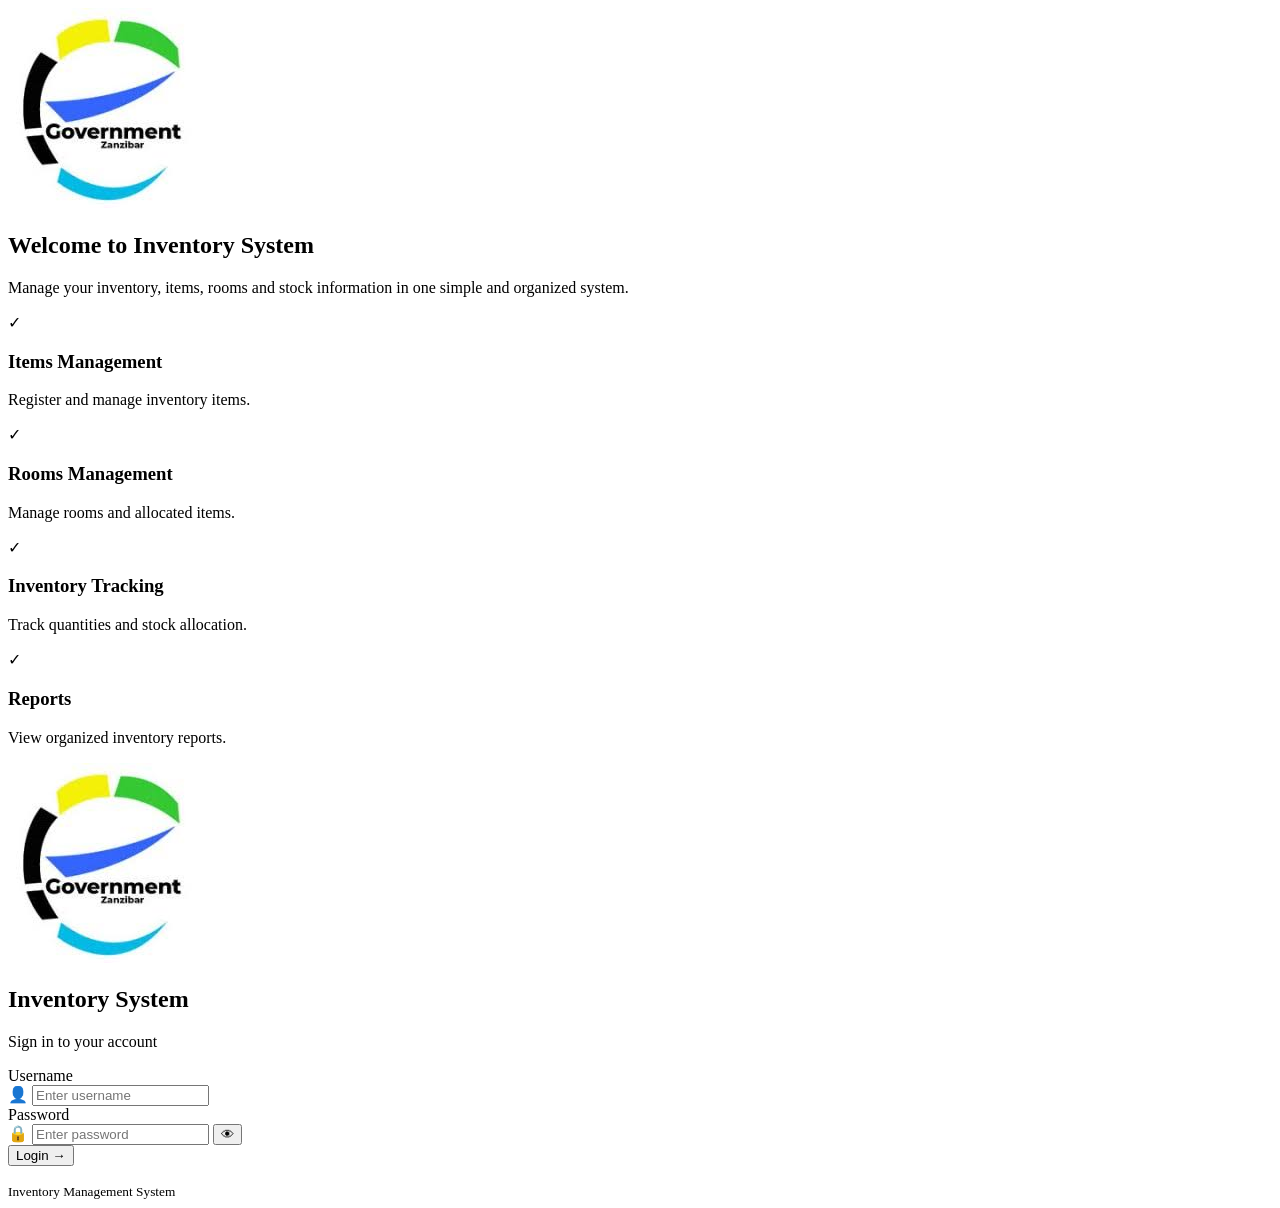
==== commit 54edaca0: "Nimeweka sawa" ====
--- a/Frontend/index.html
+++ b/Frontend/index.html
@@ -7,15 +7,15 @@
 
     <title>Inventory System - Login</title>
 
-    <link rel="stylesheet" href="CSS/style.css">
+    <link rel="stylesheet" href="CSS/login.css">
 </head>
 
 <body class="login-page">
 
-    <!-- Full Page Watermark Background -->
+    <!-- Full Page Background -->
     <div class="login-background"></div>
 
-    <!-- Center Login Container -->
+    <!-- Login Container -->
     <main class="login-container">
 
         <!-- LEFT SIDE -->
@@ -41,7 +41,6 @@
 
                     <div class="feature-item">
                         <div class="feature-icon">✓</div>
-
                         <div>
                             <h3>Items Management</h3>
                             <p>Register and manage inventory items.</p>
@@ -50,7 +49,6 @@
 
                     <div class="feature-item">
                         <div class="feature-icon">✓</div>
-
                         <div>
                             <h3>Rooms Management</h3>
                             <p>Manage rooms and allocated items.</p>
@@ -59,7 +57,6 @@
 
                     <div class="feature-item">
                         <div class="feature-icon">✓</div>
-
                         <div>
                             <h3>Inventory Tracking</h3>
                             <p>Track quantities and stock allocation.</p>
@@ -68,7 +65,6 @@
 
                     <div class="feature-item">
                         <div class="feature-icon">✓</div>
-
                         <div>
                             <h3>Reports</h3>
                             <p>View organized inventory reports.</p>
@@ -81,43 +77,33 @@
 
         </section>
 
-
         <!-- RIGHT SIDE -->
         <section class="login-section">
 
             <div class="login-card">
 
                 <div class="login-logo">
-                    <img src="image/eGAZ logo.jpeg"
-                         alt="Inventory System Logo">
+                    <img src="image/eGAZ logo.jpeg" alt="Inventory System Logo">
                 </div>
 
                 <div class="login-header">
-
                     <h1>Inventory System</h1>
-
-                    <p>
-                        Sign in to your account
-                    </p>
-
+                    <p>Sign in to your account</p>
                 </div>
-
 
                 <!-- LOGIN FORM -->
                 <form id="loginForm">
 
                     <!-- USERNAME -->
-                    <div class="form-group">
+                    <div class="login-form-group">
 
                         <label for="username">
                             Username
                         </label>
 
-                        <div class="input-wrapper">
+                        <div class="login-input-wrapper">
 
-                            <span class="input-icon">
-                                👤
-                            </span>
+                            <span class="login-input-icon">👤</span>
 
                             <input
                                 type="text"
@@ -131,19 +117,16 @@
 
                     </div>
 
-
                     <!-- PASSWORD -->
-                    <div class="form-group">
+                    <div class="login-form-group">
 
                         <label for="password">
                             Password
                         </label>
 
-                        <div class="input-wrapper">
+                        <div class="login-input-wrapper">
 
-                            <span class="input-icon">
-                                🔒
-                            </span>
+                            <span class="login-input-icon">🔒</span>
 
                             <input
                                 type="password"
@@ -166,7 +149,6 @@
 
                     </div>
 
-
                     <!-- LOGIN BUTTON -->
                     <button
                         type="submit"
@@ -178,21 +160,12 @@
 
                 </form>
 
-
-                <!-- LOGIN MESSAGE -->
-                <p
-                    id="message"
-                    class="login-message"
-                ></p>
-
+                <!-- MESSAGE -->
+                <p id="message" class="login-message"></p>
 
                 <!-- FOOTER -->
                 <div class="login-footer">
-
-                    <small>
-                        Inventory Management System
-                    </small>
-
+                    <small>Inventory Management System</small>
                 </div>
 
             </div>
@@ -201,7 +174,6 @@
 
     </main>
 
-
     <!-- JAVASCRIPT -->
     <script src="JS/api.js"></script>
     <script src="JS/script.js"></script>
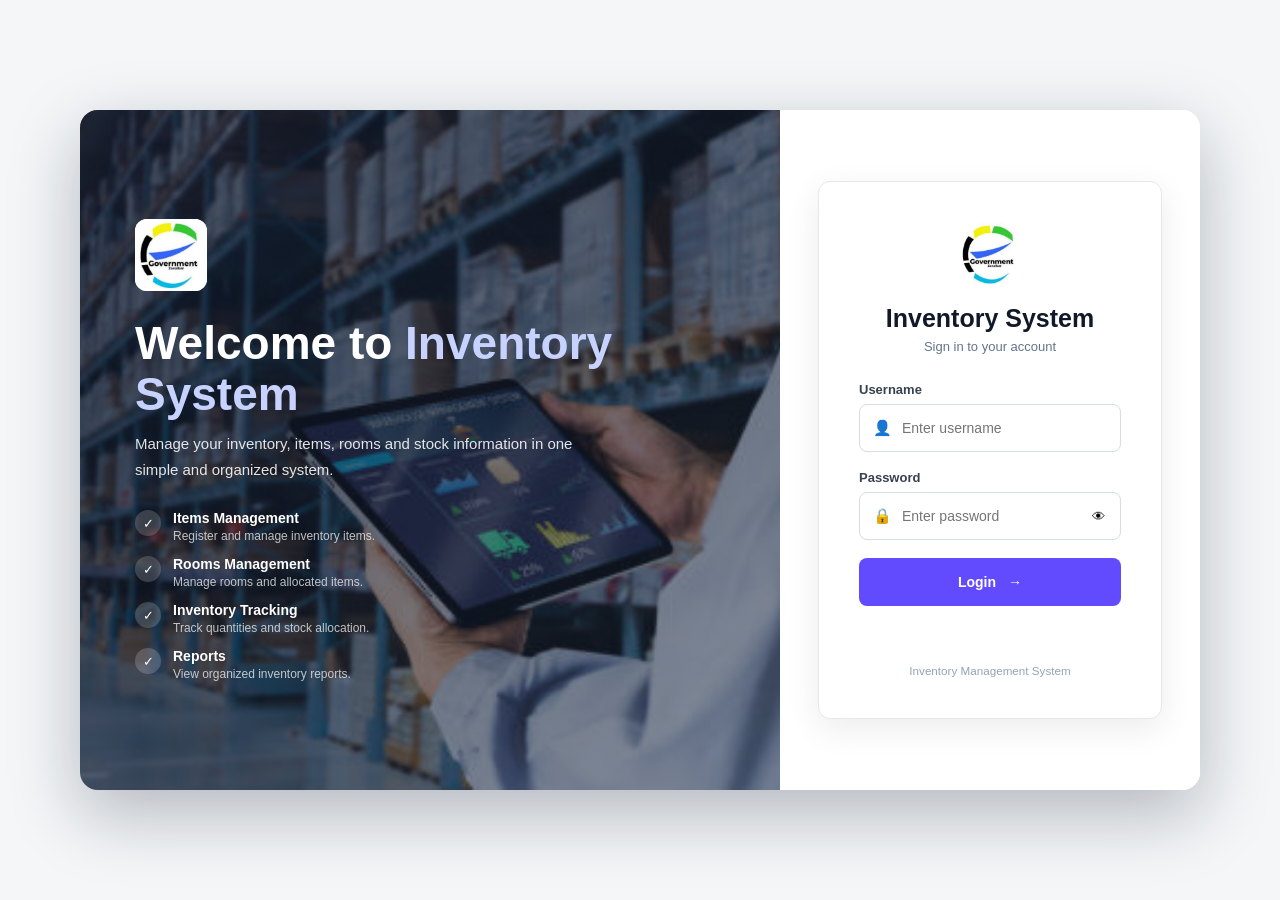
==== commit a3687831: "Nisharekebisha" ====
--- a/Frontend/index.html
+++ b/Frontend/index.html
@@ -7,15 +7,15 @@
 
     <title>Inventory System - Login</title>
 
-    <link rel="stylesheet" href="CSS/login.css">
+    <link rel="stylesheet" href="CSS/style.css">
 </head>
 
 <body class="login-page">
 
-    <!-- Full Page Background -->
+    <!-- Full Page Watermark Background -->
     <div class="login-background"></div>
 
-    <!-- Login Container -->
+    <!-- Center Login Container -->
     <main class="login-container">
 
         <!-- LEFT SIDE -->
@@ -41,6 +41,7 @@
 
                     <div class="feature-item">
                         <div class="feature-icon">✓</div>
+
                         <div>
                             <h3>Items Management</h3>
                             <p>Register and manage inventory items.</p>
@@ -49,6 +50,7 @@
 
                     <div class="feature-item">
                         <div class="feature-icon">✓</div>
+
                         <div>
                             <h3>Rooms Management</h3>
                             <p>Manage rooms and allocated items.</p>
@@ -57,6 +59,7 @@
 
                     <div class="feature-item">
                         <div class="feature-icon">✓</div>
+
                         <div>
                             <h3>Inventory Tracking</h3>
                             <p>Track quantities and stock allocation.</p>
@@ -65,6 +68,7 @@
 
                     <div class="feature-item">
                         <div class="feature-icon">✓</div>
+
                         <div>
                             <h3>Reports</h3>
                             <p>View organized inventory reports.</p>
@@ -77,33 +81,43 @@
 
         </section>
 
+
         <!-- RIGHT SIDE -->
         <section class="login-section">
 
             <div class="login-card">
 
                 <div class="login-logo">
-                    <img src="image/eGAZ logo.jpeg" alt="Inventory System Logo">
+                    <img src="image/eGAZ logo.jpeg"
+                         alt="Inventory System Logo">
                 </div>
 
                 <div class="login-header">
+
                     <h1>Inventory System</h1>
-                    <p>Sign in to your account</p>
-                </div>
+
+                    <p>
+                        Sign in to your account
+                    </p>
+
+                </div>
+
 
                 <!-- LOGIN FORM -->
                 <form id="loginForm">
 
                     <!-- USERNAME -->
-                    <div class="login-form-group">
+                    <div class="form-group">
 
                         <label for="username">
                             Username
                         </label>
 
-                        <div class="login-input-wrapper">
-
-                            <span class="login-input-icon">👤</span>
+                        <div class="input-wrapper">
+
+                            <span class="input-icon">
+                                👤
+                            </span>
 
                             <input
                                 type="text"
@@ -117,16 +131,19 @@
 
                     </div>
 
+
                     <!-- PASSWORD -->
-                    <div class="login-form-group">
+                    <div class="form-group">
 
                         <label for="password">
                             Password
                         </label>
 
-                        <div class="login-input-wrapper">
-
-                            <span class="login-input-icon">🔒</span>
+                        <div class="input-wrapper">
+
+                            <span class="input-icon">
+                                🔒
+                            </span>
 
                             <input
                                 type="password"
@@ -149,6 +166,7 @@
 
                     </div>
 
+
                     <!-- LOGIN BUTTON -->
                     <button
                         type="submit"
@@ -160,12 +178,21 @@
 
                 </form>
 
-                <!-- MESSAGE -->
-                <p id="message" class="login-message"></p>
+
+                <!-- LOGIN MESSAGE -->
+                <p
+                    id="message"
+                    class="login-message"
+                ></p>
+
 
                 <!-- FOOTER -->
                 <div class="login-footer">
-                    <small>Inventory Management System</small>
+
+                    <small>
+                        Inventory Management System
+                    </small>
+
                 </div>
 
             </div>
@@ -173,6 +200,7 @@
         </section>
 
     </main>
+
 
     <!-- JAVASCRIPT -->
     <script src="JS/api.js"></script>
--- a/Frontend/CSS/style.css
+++ b/Frontend/CSS/style.css
@@ -0,0 +1,1882 @@
+/* =========================================================
+   INVENTORY SYSTEM
+   Professional Dashboard UI
+   ========================================================= */
+
+* {
+    margin: 0;
+    padding: 0;
+    box-sizing: border-box;
+}
+
+:root {
+    --primary: #624bff;
+    --primary-dark: #4f3dcc;
+    --body-bg: #f5f7fb;
+    --sidebar-bg: #ffffff;
+    --card-bg: #ffffff;
+    --text: #1e293b;
+    --muted: #64748b;
+    --border: #e5e7eb;
+    --success: #16a34a;
+    --warning: #f59e0b;
+    --danger: #dc2626;
+    --shadow: 0 2px 8px rgba(0, 0, 0, 0.06);
+}
+
+html,
+body {
+    width: 100%;
+    min-height: 100%;
+    font-family: "Inter", "Segoe UI", Arial, sans-serif;
+    color: var(--text);
+    background: var(--body-bg);
+}
+
+body {
+    font-size: 14px;
+}
+
+/* =========================================================
+   LOGIN PAGE
+   ========================================================= */
+
+.login-page {
+    min-height: 100vh;
+    background: #f5f7fb;
+    display: flex;
+    align-items: center;
+    justify-content: center;
+    padding: 20px;
+}
+
+.login-wrapper {
+    width: 100%;
+    max-width: 430px;
+}
+
+.login-card {
+    background: #ffffff;
+    border: 1px solid var(--border);
+    border-radius: 12px;
+    padding: 40px;
+    box-shadow: 0 10px 35px rgba(0, 0, 0, 0.08);
+}
+
+.login-logo {
+    display: flex;
+    justify-content: center;
+    margin-bottom: 24px;
+}
+
+.login-logo img {
+    width: 82px;
+    height: 82px;
+    object-fit: contain;
+    border-radius: 10px;
+}
+
+.login-header {
+    text-align: center;
+    margin-bottom: 30px;
+}
+
+.login-header h1 {
+    font-size: 26px;
+    font-weight: 700;
+    color: #111827;
+    margin-bottom: 7px;
+}
+
+.login-header p {
+    color: var(--muted);
+    font-size: 14px;
+}
+
+.form-group {
+    margin-bottom: 18px;
+}
+
+.form-group label {
+    display: block;
+    margin-bottom: 7px;
+    font-weight: 600;
+    color: #374151;
+}
+
+.form-group input,
+.form-group select,
+.search-box input,
+input,
+select {
+    width: 100%;
+    height: 44px;
+    padding: 0 13px;
+    border: 1px solid #d9dee7;
+    border-radius: 7px;
+    background: #ffffff;
+    color: #1f2937;
+    font-size: 14px;
+    outline: none;
+    transition: 0.2s ease;
+}
+
+.form-group input:focus,
+.form-group select:focus,
+.search-box input:focus,
+input:focus,
+select:focus {
+    border-color: var(--primary);
+    box-shadow: 0 0 0 3px rgba(98, 75, 255, 0.10);
+}
+
+.login-btn {
+    width: 100%;
+    height: 45px;
+    border: none;
+    border-radius: 7px;
+    background: var(--primary);
+    color: white;
+    font-size: 14px;
+    font-weight: 600;
+    cursor: pointer;
+    transition: 0.2s ease;
+}
+
+.login-btn:hover {
+    background: var(--primary-dark);
+}
+
+.login-message {
+    min-height: 20px;
+    text-align: center;
+    margin-top: 15px;
+    font-size: 13px;
+}
+
+.login-footer {
+    text-align: center;
+    margin-top: 25px;
+    color: #94a3b8;
+}
+
+/* =========================================================
+   MAIN APPLICATION
+   ========================================================= */
+
+.app-layout {
+    min-height: 100vh;
+    display: flex;
+    background: var(--body-bg);
+}
+
+/* =========================================================
+   SIDEBAR
+   ========================================================= */
+
+.sidebar {
+    width: 250px;
+    min-width: 250px;
+    min-height: 100vh;
+    background: var(--sidebar-bg);
+    border-right: 1px solid var(--border);
+    position: fixed;
+    left: 0;
+    top: 0;
+    bottom: 0;
+    display: flex;
+    flex-direction: column;
+    z-index: 1000;
+}
+
+.sidebar-brand {
+    height: 72px;
+    padding: 0 22px;
+    display: flex;
+    align-items: center;
+    gap: 11px;
+    border-bottom: 1px solid var(--border);
+}
+
+.sidebar-brand img {
+    width: 38px;
+    height: 38px;
+    object-fit: contain;
+    border-radius: 7px;
+}
+
+.sidebar-brand span {
+    font-size: 16px;
+    font-weight: 700;
+    color: #111827;
+    white-space: nowrap;
+}
+
+.sidebar-nav {
+    flex: 1;
+    display: flex;
+    flex-direction: column;
+    padding: 18px 12px;
+}
+
+.sidebar-nav a {
+    display: flex;
+    align-items: center;
+    gap: 12px;
+    min-height: 44px;
+    padding: 0 14px;
+    margin-bottom: 5px;
+    text-decoration: none;
+    color: #64748b;
+    border-radius: 7px;
+    font-size: 14px;
+    font-weight: 500;
+    transition: 0.2s ease;
+}
+
+.sidebar-nav a:hover {
+    background: #f1f3f9;
+    color: var(--primary);
+}
+
+.sidebar-nav a.active {
+    background: #eeeafd;
+    color: var(--primary);
+    font-weight: 600;
+}
+
+.nav-icon {
+    width: 22px;
+    min-width: 22px;
+    text-align: center;
+    font-size: 17px;
+}
+
+.sidebar-spacer {
+    flex: 1;
+}
+
+.sidebar-nav .logout-link {
+    color: #dc2626;
+    margin-top: auto;
+}
+
+.sidebar-nav .logout-link:hover {
+    background: #fef2f2;
+    color: #b91c1c;
+}
+
+/* =========================================================
+   MAIN CONTENT
+   ========================================================= */
+
+.main-content {
+    width: calc(100% - 250px);
+    margin-left: 250px;
+    min-height: 100vh;
+}
+
+/* =========================================================
+   TOPBAR
+   ========================================================= */
+
+.topbar {
+    height: 72px;
+    background: #ffffff;
+    border-bottom: 1px solid var(--border);
+    display: flex;
+    align-items: center;
+    justify-content: space-between;
+    padding: 0 30px;
+    position: sticky;
+    top: 0;
+    z-index: 100;
+}
+
+.topbar h2 {
+    font-size: 20px;
+    font-weight: 600;
+    color: #111827;
+}
+
+.user-info {
+    display: flex;
+    align-items: center;
+}
+
+.user-details {
+    display: flex;
+    align-items: center;
+    gap: 10px;
+}
+
+.user-details strong {
+    font-size: 13px;
+    color: #374151;
+}
+
+.role-pill {
+    display: inline-flex;
+    align-items: center;
+    padding: 5px 9px;
+    border-radius: 20px;
+    background: #eeeafd;
+    color: var(--primary);
+    font-size: 11px;
+    font-weight: 700;
+}
+
+/* =========================================================
+   PAGE CONTENT
+   ========================================================= */
+
+.page-content {
+    padding: 30px;
+    max-width: 1600px;
+    margin: 0 auto;
+}
+
+/* =========================================================
+   WELCOME BOX
+   ========================================================= */
+
+.welcome-box {
+    background: #ffffff;
+    border: 1px solid var(--border);
+    border-radius: 10px;
+    padding: 25px 28px;
+    margin-bottom: 25px;
+    box-shadow: var(--shadow);
+}
+
+.welcome-box h1 {
+    font-size: 23px;
+    font-weight: 650;
+    margin-bottom: 7px;
+    color: #111827;
+}
+
+.welcome-box p {
+    color: var(--muted);
+    line-height: 1.6;
+}
+
+/* =========================================================
+   DASHBOARD CARDS
+   ========================================================= */
+
+.dashboard-cards {
+    display: grid;
+    grid-template-columns: repeat(4, 1fr);
+    gap: 20px;
+    margin-bottom: 25px;
+}
+
+.stat-card {
+    background: #ffffff;
+    border: 1px solid var(--border);
+    border-radius: 10px;
+    min-height: 120px;
+    padding: 22px;
+    display: flex;
+    align-items: center;
+    gap: 16px;
+    box-shadow: var(--shadow);
+}
+
+.stat-icon {
+    width: 50px;
+    height: 50px;
+    border-radius: 9px;
+    display: flex;
+    align-items: center;
+    justify-content: center;
+    background: #eeeafd;
+    font-size: 22px;
+}
+
+.stat-card span {
+    display: block;
+    color: var(--muted);
+    font-size: 13px;
+    margin-bottom: 6px;
+}
+
+.stat-card h2 {
+    color: #111827;
+    font-size: 25px;
+    font-weight: 700;
+}
+
+/* =========================================================
+   CONTENT CARDS
+   ========================================================= */
+
+.content-card {
+    background: #ffffff;
+    border: 1px solid var(--border);
+    border-radius: 10px;
+    margin-bottom: 25px;
+    box-shadow: var(--shadow);
+    overflow: hidden;
+}
+
+.card-header {
+    min-height: 62px;
+    padding: 0 22px;
+    display: flex;
+    align-items: center;
+    justify-content: space-between;
+    border-bottom: 1px solid var(--border);
+}
+
+.card-header h3 {
+    font-size: 16px;
+    font-weight: 600;
+    color: #111827;
+}
+
+/* =========================================================
+   FORMS
+   ========================================================= */
+
+.content-card form {
+    padding: 22px;
+}
+
+.form-row {
+    display: grid;
+    grid-template-columns: repeat(3, 1fr);
+    gap: 18px;
+}
+
+.content-card form > .btn {
+    margin-top: 2px;
+}
+
+textarea {
+    width: 100%;
+    min-height: 100px;
+    padding: 12px;
+    border: 1px solid #d9dee7;
+    border-radius: 7px;
+    resize: vertical;
+    font-family: inherit;
+}
+
+/* =========================================================
+   BUTTONS
+   ========================================================= */
+
+.btn {
+    display: inline-flex;
+    align-items: center;
+    justify-content: center;
+    min-height: 39px;
+    padding: 0 15px;
+    border: none;
+    border-radius: 6px;
+    font-size: 13px;
+    font-weight: 600;
+    cursor: pointer;
+    text-decoration: none;
+    transition: 0.2s ease;
+}
+
+.btn-primary {
+    background: var(--primary);
+    color: #ffffff;
+}
+
+.btn-primary:hover {
+    background: var(--primary-dark);
+}
+
+.btn-secondary {
+    background: #64748b;
+    color: #ffffff;
+}
+
+.btn-secondary:hover {
+    background: #475569;
+}
+
+.btn-success {
+    background: var(--success);
+    color: #ffffff;
+}
+
+.btn-warning {
+    background: var(--warning);
+    color: #ffffff;
+}
+
+.btn-danger {
+    background: var(--danger);
+    color: #ffffff;
+}
+
+.btn-sm {
+    min-height: 32px;
+    padding: 0 10px;
+    margin: 2px;
+    font-size: 12px;
+}
+
+/* =========================================================
+   SEARCH
+   ========================================================= */
+
+.search-box {
+    padding: 18px 22px;
+    border-bottom: 1px solid var(--border);
+}
+
+.search-box input {
+    max-width: 350px;
+}
+
+/* =========================================================
+   TABLE
+   ========================================================= */
+
+.table-responsive {
+    width: 100%;
+    overflow-x: auto;
+}
+
+table {
+    width: 100%;
+    border-collapse: collapse;
+    background: #ffffff;
+}
+
+thead {
+    background: #f8fafc;
+}
+
+th {
+    padding: 14px 18px;
+    text-align: left;
+    color: #475569;
+    font-size: 12px;
+    font-weight: 700;
+    white-space: nowrap;
+    border-bottom: 1px solid var(--border);
+}
+
+td {
+    padding: 15px 18px;
+    color: #475569;
+    font-size: 13px;
+    border-bottom: 1px solid #edf0f4;
+    vertical-align: middle;
+}
+
+tbody tr:hover {
+    background: #fafbfc;
+}
+
+tbody tr:last-child td {
+    border-bottom: none;
+}
+
+td strong {
+    color: #1e293b;
+}
+
+/* =========================================================
+   QUICK ACTIONS
+   ========================================================= */
+
+.quick-actions {
+    padding: 22px;
+    display: grid;
+    grid-template-columns: repeat(4, 1fr);
+    gap: 16px;
+}
+
+.quick-action {
+    display: flex;
+    flex-direction: column;
+    gap: 7px;
+    text-decoration: none;
+    border: 1px solid var(--border);
+    border-radius: 8px;
+    padding: 18px;
+    background: #ffffff;
+    transition: 0.2s ease;
+}
+
+.quick-action:hover {
+    border-color: var(--primary);
+    transform: translateY(-2px);
+    box-shadow: var(--shadow);
+}
+
+.quick-icon {
+    font-size: 23px;
+    margin-bottom: 4px;
+}
+
+.quick-action strong {
+    color: #1e293b;
+    font-size: 14px;
+}
+
+.quick-action small {
+    color: var(--muted);
+    font-size: 12px;
+}
+
+/* =========================================================
+   PROGRESS
+   ========================================================= */
+
+.progress-info {
+    padding: 22px;
+}
+
+.progress-info > div:first-child {
+    display: flex;
+    justify-content: space-between;
+    margin-bottom: 12px;
+}
+
+.progress-info strong {
+    color: #334155;
+}
+
+.progress-info span {
+    color: var(--muted);
+    font-size: 13px;
+}
+
+.progress-bar {
+    width: 100%;
+    height: 9px;
+    background: #e9edf3;
+    border-radius: 10px;
+    overflow: hidden;
+}
+
+.progress-fill {
+    height: 100%;
+    background: var(--primary);
+    border-radius: 10px;
+    transition: width 0.3s ease;
+}
+
+.progress-details {
+    display: flex;
+    gap: 30px;
+    margin-top: 14px;
+    flex-wrap: wrap;
+}
+
+/* =========================================================
+   STATUS
+   ========================================================= */
+
+.view-only {
+    display: inline-block;
+    padding: 5px 9px;
+    border-radius: 5px;
+    background: #f1f5f9;
+    color: #64748b;
+    font-size: 11px;
+    font-weight: 600;
+}
+
+/* =========================================================
+   RESPONSIVE
+   ========================================================= */
+
+@media (max-width: 1200px) {
+
+    .dashboard-cards {
+        grid-template-columns: repeat(2, 1fr);
+    }
+
+    .quick-actions {
+        grid-template-columns: repeat(2, 1fr);
+    }
+
+    .form-row {
+        grid-template-columns: repeat(2, 1fr);
+    }
+}
+
+@media (max-width: 850px) {
+
+    .sidebar {
+        width: 220px;
+        min-width: 220px;
+    }
+
+    .main-content {
+        width: calc(100% - 220px);
+        margin-left: 220px;
+    }
+
+    .page-content {
+        padding: 20px;
+    }
+
+    .topbar {
+        padding: 0 20px;
+    }
+
+    .sidebar-brand span {
+        font-size: 14px;
+    }
+}
+
+@media (max-width: 650px) {
+
+    .sidebar {
+        width: 100%;
+        height: auto;
+        min-height: auto;
+        position: relative;
+    }
+
+    .app-layout {
+        display: block;
+    }
+
+    .main-content {
+        width: 100%;
+        margin-left: 0;
+    }
+
+    .sidebar-nav {
+        padding: 10px;
+    }
+
+    .sidebar-spacer {
+        display: none;
+    }
+
+    .dashboard-cards {
+        grid-template-columns: 1fr;
+    }
+
+    .quick-actions {
+        grid-template-columns: 1fr;
+    }
+
+    .form-row {
+        grid-template-columns: 1fr;
+    }
+
+    .topbar {
+        height: auto;
+        min-height: 65px;
+        padding: 15px;
+        gap: 10px;
+    }
+
+    .topbar h2 {
+        font-size: 17px;
+    }
+
+    .page-content {
+        padding: 15px;
+    }
+
+    .welcome-box {
+        padding: 20px;
+    }
+
+    .welcome-box h1 {
+        font-size: 19px;
+    }
+
+    .user-details strong {
+        display: none;
+    }
+}
+
+/* =========================================================
+   PRINT
+   ========================================================= */
+
+@media print {
+
+    .sidebar,
+    .topbar,
+    .btn,
+    .search-box {
+        display: none !important;
+    }
+
+    .main-content {
+        width: 100%;
+        margin: 0;
+    }
+
+    .page-content {
+        padding: 0;
+    }
+
+    .content-card {
+        box-shadow: none;
+        border: 1px solid #ddd;
+    }
+
+}
+
+/* Inventory System watermark */
+body:not(.login-page)::before {
+    content: "";
+    position: fixed;
+    inset: 0;
+    background: url("../image/eGAZ logo.jpeg") center center / 280px auto no-repeat;
+    opacity: 0.035;
+    pointer-events: none;
+    z-index: 0;
+}
+
+.app-layout, .main-content, .sidebar, .topbar {
+    position: relative;
+}
+
+.app-layout { z-index: 1; }
+
+.print-only { display: none; }
+.print-watermark { display: none; }
+
+@media print {
+    @page { size: A4; margin: 14mm; }
+
+    body { background: #fff !important; }
+    body::before { display: none !important; }
+    .sidebar, .topbar, .report-print-controls, .dashboard-cards, .print-watermark { display: none !important; }
+    .main-content { margin: 0 !important; padding: 0 !important; width: 100% !important; }
+    .page-content { padding: 0 !important; }
+    .content-card { box-shadow: none !important; border: 1px solid #ddd !important; break-inside: avoid; }
+    .print-only { display: block !important; text-align: center; margin-bottom: 18px; position: relative; }
+    .print-logo { width: 75px; height: 75px; object-fit: contain; margin-bottom: 6px; }
+    .print-only h1 { margin: 0 0 10px; font-size: 22px; }
+    .print-meta { display: flex; justify-content: center; gap: 16px; flex-wrap: wrap; font-size: 11px; margin-bottom: 12px; }
+    .print-only::after {
+        content: "";
+        position: fixed;
+        inset: 0;
+        background: url("../image/eGAZ logo.jpeg") center center / 300px auto no-repeat;
+        opacity: 0.055;
+        z-index: -1;
+    }
+    table { width: 100% !important; border-collapse: collapse !important; }
+    th, td { border: 1px solid #999 !important; padding: 6px !important; }
+}
+
+/* =========================================================
+   FINAL LAYOUT / PRINT FIXES
+   ========================================================= */
+html, body { overflow-x: hidden; }
+.app-layout { width: 100%; min-width: 0; }
+.main-content { min-width: 0; max-width: 100%; }
+.page-content { width: 100%; max-width: 1500px; }
+.content-card, .dashboard-cards, .quick-actions { min-width: 0; }
+.form-row { min-width: 0; }
+.form-row > * { min-width: 0; }
+.table-responsive { max-width: 100%; }
+.btn { white-space: nowrap; }
+
+/* Keep the logo watermark subtle and behind content */
+body:not(.login-page)::before {
+    content: "";
+    position: fixed;
+    inset: 0;
+    background: url("../image/eGAZ logo.jpeg") center center / 300px auto no-repeat;
+    opacity: .035;
+    pointer-events: none;
+    z-index: 0;
+}
+
+.app-layout, .main-content, .topbar, .page-content { position: relative; z-index: 1; }
+.empty-state { text-align: center; padding: 28px !important; color: #64748b; }
+
+/* Colour printing */
+@media print {
+    html, body { overflow: visible !important; }
+    * { -webkit-print-color-adjust: exact !important; print-color-adjust: exact !important; }
+    body { background: #fff !important; }
+    .sidebar, .topbar, .report-print-controls, .dashboard-cards, .search-box, .btn, .view-only { display: none !important; }
+    .main-content { width: 100% !important; max-width: none !important; margin: 0 !important; }
+    .page-content { width: 100% !important; max-width: none !important; padding: 0 !important; }
+    .content-card { box-shadow: none !important; border: 1px solid #b8c2d1 !important; margin-bottom: 14px !important; }
+    .print-only { display: block !important; text-align: center; position: relative; margin-bottom: 18px; padding-bottom: 10px; border-bottom: 3px solid #624bff; }
+    .print-logo { width: 82px !important; height: 82px !important; object-fit: contain; margin: 0 auto 6px; display: block; }
+    .print-only h1 { margin: 0 0 10px !important; color: #624bff !important; font-size: 24px !important; font-weight: 800; }
+    .print-meta { display: flex !important; justify-content: center; gap: 10px 22px; flex-wrap: wrap; font-size: 11px; color: #334155 !important; }
+    .print-meta strong { color: #111827 !important; }
+    .print-only::after { content: ""; position: fixed; inset: 0; background: url("../image/eGAZ logo.jpeg") center center / 320px auto no-repeat; opacity: .07; z-index: -1; pointer-events: none; }
+    table { width: 100% !important; border-collapse: collapse !important; }
+    thead { background: #624bff !important; }
+    th { background: #624bff !important; color: #fff !important; border: 1px solid #4f3dcc !important; padding: 8px !important; }
+    td { color: #1e293b !important; border: 1px solid #cbd5e1 !important; padding: 7px !important; }
+    tbody tr:nth-child(even) { background: #f3f4ff !important; }
+    .card-header { background: #f1efff !important; color: #1e293b !important; }
+    .card-header h3 { color: #4f3dcc !important; }
+}
+
+
+/* Center content in the available workspace */
+.main-content { width: calc(100% - 250px); margin-left: 250px; min-width: 0; }
+.page-content { width: min(1160px, calc(100% - 40px)); max-width: 1160px; margin-left: auto; margin-right: auto; padding: 28px 0 40px; }
+.content-card, .dashboard-cards, .quick-actions { min-width: 0; }
+.room-contents { padding: 20px 22px; display: grid; gap: 14px; }
+.room-content-box { border: 1px solid var(--border); border-radius: 9px; padding: 15px; background: #fff; }
+.room-content-title { display:flex; justify-content:space-between; align-items:center; gap:15px; margin-bottom:10px; }
+.room-content-title span { font-size:12px; color:var(--muted); }
+.room-item-list { border-top:1px solid var(--border); }
+.room-item { display:flex; justify-content:space-between; padding:10px 2px; border-bottom:1px solid #edf0f4; }
+.room-item:last-child { border-bottom:0; }
+.room-item span { color:#475569; }
+.room-empty { color:#94a3b8; font-size:13px; padding:8px 0; }
+@media (max-width:850px){ .page-content { width: calc(100% - 30px); } }
+@media print{ .page-content { width:100% !important; max-width:none !important; margin:0 !important; } }
+
+/* =========================================================
+   TRUE SCREEN CENTERING
+   Content is centered relative to the full browser window,
+   not just the area to the right of the sidebar.
+   ========================================================= */
+@media (min-width: 851px) {
+    .page-content {
+        position: relative;
+        left: -125px;
+    }
+}
+
+@media (min-width: 651px) and (max-width: 850px) {
+    .page-content {
+        position: relative;
+        left: -110px;
+    }
+}
+
+@media (max-width: 650px) {
+    .page-content {
+        position: relative;
+        left: 0;
+    }
+}
+
+/* Final navigation and dashboard centering */
+.sidebar-nav {
+    align-items: center;
+}
+.sidebar-nav a {
+    width: 92%;
+    justify-content: center;
+}
+.topbar > div:first-child {
+    flex: 1;
+    text-align: center;
+}
+.topbar .user-info {
+    min-width: 190px;
+    justify-content: flex-end;
+}
+
+
+/* Final navigation bar and role icon polish */
+.sidebar-nav {
+    width: 92%;
+    align-self: center;
+    padding-left: 0;
+    padding-right: 0;
+    box-sizing: border-box;
+}
+
+.sidebar-nav a {
+    width: 100%;
+    box-sizing: border-box;
+}
+
+.user-avatar {
+    width: 40px;
+    height: 40px;
+    border-radius: 50%;
+    display: flex;
+    align-items: center;
+    justify-content: center;
+    background: #eeeafd;
+    border: 1px solid #ddd6fe;
+    font-size: 20px;
+    margin-right: 10px;
+    flex-shrink: 0;
+}
+
+.topbar .user-info {
+    min-width: 230px;
+}
+
+@media (max-width: 650px) {
+    .sidebar-nav {
+        width: 94%;
+    }
+
+    .user-avatar {
+        width: 36px;
+        height: 36px;
+        font-size: 18px;
+    }
+
+    .topbar .user-info {
+        min-width: auto;
+    }
+}
+
+
+/* =========================================================
+   FINAL V8 PRINT CLEANUP
+   ========================================================= */
+@media print {
+    @page { size: A4 portrait; margin: 10mm; }
+
+    html, body {
+        width: 100% !important;
+        min-width: 0 !important;
+        overflow: visible !important;
+        margin: 0 !important;
+        padding: 0 !important;
+        background: #fff !important;
+    }
+
+    .app-layout, .main-content, .page-content {
+        position: static !important;
+        left: auto !important;
+        right: auto !important;
+        transform: none !important;
+        width: 100% !important;
+        max-width: none !important;
+        min-width: 0 !important;
+        margin: 0 !important;
+        padding: 0 !important;
+    }
+
+    .content-card {
+        width: 100% !important;
+        max-width: none !important;
+        margin: 0 0 12px 0 !important;
+        padding: 0 !important;
+        box-sizing: border-box !important;
+        break-inside: auto !important;
+        page-break-inside: auto !important;
+        overflow: visible !important;
+    }
+
+    .table-responsive {
+        width: 100% !important;
+        max-width: none !important;
+        overflow: visible !important;
+    }
+
+    table {
+        width: 100% !important;
+        max-width: 100% !important;
+        table-layout: fixed !important;
+        border-collapse: collapse !important;
+        font-size: 9.5pt !important;
+    }
+
+    th, td {
+        padding: 5px 4px !important;
+        line-height: 1.25 !important;
+        word-break: normal !important;
+        overflow-wrap: anywhere !important;
+        white-space: normal !important;
+        vertical-align: middle !important;
+    }
+
+    .card-header {
+        padding: 8px 10px !important;
+    }
+
+    .print-only {
+        width: 100% !important;
+        box-sizing: border-box !important;
+        margin: 0 0 12px 0 !important;
+        padding: 0 0 8px 0 !important;
+    }
+
+    .print-logo {
+        width: 65px !important;
+        height: 65px !important;
+    }
+
+    .print-only h1 {
+        font-size: 20px !important;
+        margin: 0 0 7px !important;
+    }
+
+    .print-meta {
+        gap: 5px 14px !important;
+        font-size: 9.5pt !important;
+    }
+
+    .print-only::after {
+        opacity: .045 !important;
+        background-size: 250px auto !important;
+    }
+
+    .report-print-controls, .sidebar, .topbar, .btn, .search-box, .dashboard-cards, .view-only {
+        display: none !important;
+    }
+}
+
+/* Remove role/avatar icon space from the top bar */
+.user-avatar {
+    display: none !important;
+}
+.topbar .user-info {
+    min-width: 190px;
+}
+
+
+/* =========================================================
+   MOBILE / TABLET RESPONSIVE NAVIGATION
+   Inventory System - V8 responsive enhancement
+   ========================================================= */
+
+/* Mobile menu button: hidden on desktop */
+.mobile-menu-btn {
+    display: none;
+    width: 42px;
+    height: 42px;
+    border: 1px solid var(--border);
+    border-radius: 8px;
+    background: #fff;
+    color: var(--text);
+    font-size: 21px;
+    cursor: pointer;
+    align-items: center;
+    justify-content: center;
+    flex-shrink: 0;
+}
+
+.mobile-menu-btn:hover {
+    background: #f8fafc;
+    color: var(--primary);
+}
+
+.mobile-sidebar-overlay {
+    display: none;
+}
+
+@media (max-width: 850px) {
+    .sidebar {
+        width: 220px;
+        min-width: 220px;
+    }
+
+    .main-content {
+        width: calc(100% - 220px);
+        margin-left: 220px;
+    }
+
+    .page-content {
+        width: calc(100% - 30px);
+        max-width: none;
+        left: 0 !important;
+    }
+
+    .dashboard-cards {
+        grid-template-columns: repeat(2, minmax(0, 1fr));
+        gap: 15px;
+    }
+
+    .quick-actions {
+        grid-template-columns: repeat(2, minmax(0, 1fr));
+        gap: 14px;
+    }
+
+    .form-row {
+        grid-template-columns: repeat(2, minmax(0, 1fr));
+    }
+
+    .content-card,
+    .dashboard-cards,
+    .quick-actions,
+    .form-row,
+    .form-row > * {
+        min-width: 0;
+    }
+
+    .card-header {
+        flex-wrap: wrap;
+        gap: 10px;
+        padding: 12px 18px;
+    }
+
+    .table-responsive {
+        width: 100%;
+        max-width: 100%;
+        overflow-x: auto;
+        -webkit-overflow-scrolling: touch;
+    }
+
+    table {
+        min-width: 650px;
+    }
+}
+
+@media (max-width: 650px) {
+    html, body {
+        width: 100%;
+        max-width: 100%;
+        overflow-x: hidden;
+    }
+
+    .app-layout {
+        display: block;
+        width: 100%;
+        min-width: 0;
+    }
+
+    /* Mobile sidebar becomes an off-canvas menu */
+    .sidebar {
+        position: fixed;
+        top: 0;
+        left: 0;
+        bottom: 0;
+        width: min(285px, 82vw);
+        min-width: 0;
+        height: 100vh;
+        min-height: 100vh;
+        transform: translateX(-105%);
+        transition: transform .25s ease;
+        box-shadow: 8px 0 25px rgba(15, 23, 42, .12);
+        z-index: 2000;
+        overflow-y: auto;
+    }
+
+    .app-layout.sidebar-open .sidebar,
+    body.sidebar-open .sidebar {
+        transform: translateX(0);
+    }
+
+    .mobile-sidebar-overlay {
+        display: block;
+        position: fixed;
+        inset: 0;
+        background: rgba(15, 23, 42, .38);
+        opacity: 0;
+        visibility: hidden;
+        pointer-events: none;
+        transition: opacity .25s ease, visibility .25s ease;
+        z-index: 1900;
+    }
+
+    .app-layout.sidebar-open .mobile-sidebar-overlay,
+    body.sidebar-open .mobile-sidebar-overlay {
+        opacity: 1;
+        visibility: visible;
+        pointer-events: auto;
+    }
+
+    .main-content {
+        width: 100% !important;
+        max-width: 100%;
+        min-width: 0;
+        margin-left: 0 !important;
+    }
+
+    .topbar {
+        min-height: 62px;
+        height: auto;
+        padding: 10px 12px;
+        gap: 10px;
+        position: sticky;
+        top: 0;
+        z-index: 1000;
+    }
+
+    .mobile-menu-btn {
+        display: inline-flex;
+    }
+
+    .topbar > div:first-child {
+        flex: 1;
+        min-width: 0;
+        text-align: left;
+    }
+
+    .topbar h2 {
+        font-size: 16px;
+        line-height: 1.3;
+        overflow: hidden;
+        text-overflow: ellipsis;
+        white-space: nowrap;
+    }
+
+    .topbar .user-info {
+        min-width: 0;
+        max-width: 42%;
+    }
+
+    .user-details {
+        min-width: 0;
+        gap: 5px;
+        justify-content: flex-end;
+    }
+
+    .role-pill {
+        font-size: 9px;
+        padding: 4px 7px;
+        white-space: nowrap;
+    }
+
+    .page-content {
+        width: calc(100% - 24px) !important;
+        max-width: none !important;
+        margin: 0 auto !important;
+        padding: 15px 0 25px !important;
+        left: 0 !important;
+        right: auto !important;
+    }
+
+    .welcome-box {
+        padding: 17px;
+        margin-bottom: 16px;
+    }
+
+    .welcome-box h1 {
+        font-size: 18px;
+        line-height: 1.3;
+    }
+
+    .welcome-box p {
+        font-size: 13px;
+    }
+
+    .dashboard-cards,
+    .quick-actions,
+    .form-row {
+        grid-template-columns: 1fr !important;
+    }
+
+    .dashboard-cards {
+        gap: 12px;
+        margin-bottom: 16px;
+    }
+
+    .stat-card {
+        min-height: 95px;
+        padding: 17px;
+    }
+
+    .stat-card h2 {
+        font-size: 22px;
+    }
+
+    .quick-actions {
+        gap: 10px;
+        padding: 15px;
+    }
+
+    .content-card {
+        width: 100%;
+        margin-bottom: 16px;
+        border-radius: 8px;
+    }
+
+    .card-header {
+        min-height: auto;
+        padding: 13px 15px;
+        align-items: flex-start;
+        gap: 9px;
+    }
+
+    .card-header h3 {
+        font-size: 15px;
+        line-height: 1.35;
+    }
+
+    .content-card form {
+        padding: 15px;
+    }
+
+    .form-group {
+        margin-bottom: 14px;
+    }
+
+    .form-group input,
+    .form-group select,
+    .search-box input,
+    input,
+    select {
+        width: 100%;
+        max-width: 100%;
+        min-height: 43px;
+        height: 43px;
+        font-size: 14px;
+    }
+
+    textarea {
+        width: 100%;
+        max-width: 100%;
+        min-height: 90px;
+    }
+
+    .content-card form > .btn {
+        width: 100%;
+    }
+
+    .btn {
+        min-height: 42px;
+        max-width: 100%;
+    }
+
+    .search-box {
+        padding: 13px 15px;
+    }
+
+    .search-box input {
+        max-width: none;
+    }
+
+    .table-responsive {
+        width: 100%;
+        max-width: 100%;
+        overflow-x: auto;
+        overflow-y: hidden;
+        -webkit-overflow-scrolling: touch;
+    }
+
+    table {
+        min-width: 650px;
+        width: max-content;
+    }
+
+    th {
+        padding: 11px 12px;
+        font-size: 11px;
+    }
+
+    td {
+        padding: 11px 12px;
+        font-size: 12px;
+    }
+
+    .btn-sm {
+        min-height: 34px;
+        padding: 0 9px;
+        font-size: 11px;
+    }
+
+    .room-contents {
+        padding: 14px 15px;
+        gap: 10px;
+    }
+
+    .room-content-box {
+        padding: 12px;
+    }
+
+    .room-content-title {
+        flex-direction: column;
+        align-items: flex-start;
+        gap: 5px;
+    }
+
+    .room-item {
+        gap: 10px;
+        font-size: 13px;
+    }
+
+    .progress-info {
+        padding: 15px;
+    }
+
+    .progress-details {
+        gap: 12px;
+    }
+
+    .login-page {
+        min-height: 100svh;
+        padding: 15px;
+    }
+
+    .login-card {
+        width: 100%;
+        padding: 25px 18px;
+        border-radius: 10px;
+    }
+
+    .login-logo img {
+        width: 70px;
+        height: 70px;
+    }
+
+    .login-header h1 {
+        font-size: 22px;
+    }
+
+    body.sidebar-open {
+        overflow: hidden;
+    }
+}
+
+@media (max-width: 400px) {
+    .sidebar {
+        width: 86vw;
+    }
+
+    .topbar {
+        padding: 9px 10px;
+    }
+
+    .topbar h2 {
+        font-size: 15px;
+    }
+
+    .topbar .user-info {
+        max-width: 38%;
+    }
+
+    .role-pill {
+        font-size: 8px;
+        padding: 4px 6px;
+    }
+
+    .page-content {
+        width: calc(100% - 18px) !important;
+    }
+
+    .login-card {
+        padding: 22px 15px;
+    }
+
+    .stat-card {
+        padding: 14px;
+    }
+}
+
+@media (hover: none) and (pointer: coarse) {
+    .btn,
+    .sidebar-nav a,
+    input,
+    select,
+    textarea,
+    .mobile-menu-btn {
+        min-height: 42px;
+    }
+
+    .sidebar-nav a:hover,
+    .quick-action:hover {
+        transform: none;
+    }
+}
+
+
+/* =========================================================
+   INVENTORY SYSTEM - SPLIT LOGIN
+   Uses Frontend/image/warehouse.jpg
+   ========================================================= */
+.login-page {
+    min-height: 100vh;
+    margin: 0;
+    background: #f4f6f8;
+    overflow-x: hidden;
+}
+
+.login-page .login-background {
+    position: fixed;
+    inset: 0;
+    background:
+        linear-gradient(90deg, rgba(15,23,42,.62), rgba(15,23,42,.18)),
+        url("../image/warehouse.jpg") center center / cover no-repeat;
+    z-index: -1;
+}
+
+.login-page .login-container {
+    width: min(1120px, calc(100% - 48px));
+    min-height: 680px;
+    margin: 40px auto;
+    display: grid;
+    grid-template-columns: minmax(0, 1fr) 420px;
+    border-radius: 18px;
+    overflow: hidden;
+    background: rgba(255,255,255,.96);
+    box-shadow: 0 24px 70px rgba(15,23,42,.28);
+}
+
+.login-page .login-intro {
+    display: flex;
+    align-items: center;
+    min-width: 0;
+    padding: 55px;
+    color: #fff;
+    background:
+        linear-gradient(135deg, rgba(15,23,42,.76), rgba(30,41,59,.48)),
+        url("../image/warehouse.jpg") center / cover no-repeat;
+}
+
+.login-page .intro-content {
+    max-width: 520px;
+}
+
+.login-page .intro-logo img,
+.login-page .login-logo img {
+    width: 72px;
+    height: 72px;
+    object-fit: cover;
+    border-radius: 12px;
+    background: #fff;
+}
+
+.login-page .intro-content h1 {
+    margin: 24px 0 12px;
+    color: #fff;
+    font-size: clamp(30px, 4vw, 46px);
+    line-height: 1.1;
+}
+
+.login-page .intro-content h1 span {
+    color: #c7d2fe;
+}
+
+.login-page .intro-description {
+    max-width: 480px;
+    color: rgba(255,255,255,.88);
+    font-size: 15px;
+    line-height: 1.7;
+}
+
+.login-page .feature-list {
+    display: grid;
+    gap: 13px;
+    margin-top: 28px;
+}
+
+.login-page .feature-item {
+    display: flex;
+    gap: 12px;
+    align-items: flex-start;
+}
+
+.login-page .feature-icon {
+    width: 26px;
+    height: 26px;
+    flex: 0 0 26px;
+    display: flex;
+    align-items: center;
+    justify-content: center;
+    border-radius: 50%;
+    background: rgba(255,255,255,.18);
+    color: #fff;
+    font-size: 13px;
+}
+
+.login-page .feature-item h3 {
+    margin: 0 0 3px;
+    color: #fff;
+    font-size: 14px;
+}
+
+.login-page .feature-item p {
+    margin: 0;
+    color: rgba(255,255,255,.72);
+    font-size: 12px;
+}
+
+.login-page .login-section {
+    display: flex;
+    align-items: center;
+    justify-content: center;
+    padding: 42px 38px;
+    background: #fff;
+}
+
+.login-page .login-card {
+    width: 100%;
+    max-width: 350px;
+}
+
+.login-page .login-logo {
+    text-align: center;
+    margin-bottom: 18px;
+}
+
+.login-page .login-logo img {
+    width: 64px;
+    height: 64px;
+}
+
+.login-page .login-header {
+    text-align: center;
+    margin-bottom: 28px;
+}
+
+.login-page .login-header h1 {
+    margin: 0 0 6px;
+    color: #111827;
+    font-size: 25px;
+}
+
+.login-page .login-header p {
+    margin: 0;
+    color: #64748b;
+    font-size: 13px;
+}
+
+.login-page .form-group {
+    margin-bottom: 18px;
+}
+
+.login-page .form-group label {
+    display: block;
+    margin-bottom: 7px;
+    color: #374151;
+    font-size: 13px;
+    font-weight: 600;
+}
+
+.login-page .input-wrapper {
+    position: relative;
+}
+
+.login-page .input-wrapper input {
+    width: 100%;
+    box-sizing: border-box;
+    height: 48px;
+    padding: 0 45px 0 42px;
+    border: 1px solid #d7dce3;
+    border-radius: 8px;
+    outline: none;
+    background: #fff;
+    color: #111827;
+    font-size: 14px;
+    transition: border-color .2s, box-shadow .2s;
+}
+
+.login-page .input-wrapper input:focus {
+    border-color: var(--primary, #4f3dcc);
+    box-shadow: 0 0 0 3px rgba(79,61,204,.10);
+}
+
+.login-page .input-icon {
+    position: absolute;
+    left: 14px;
+    top: 50%;
+    transform: translateY(-50%);
+    font-size: 15px;
+    z-index: 2;
+}
+
+.login-page .password-toggle {
+    position: absolute;
+    right: 8px;
+    top: 50%;
+    transform: translateY(-50%);
+    border: 0;
+    background: transparent;
+    cursor: pointer;
+    padding: 8px;
+}
+
+.login-page .login-btn {
+    width: 100%;
+    height: 48px;
+    margin-top: 7px;
+    border: 0;
+    border-radius: 8px;
+    background: var(--primary, #4f3dcc);
+    color: #fff;
+    cursor: pointer;
+    display: flex;
+    align-items: center;
+    justify-content: center;
+    gap: 12px;
+    font-size: 14px;
+    font-weight: 700;
+    transition: transform .15s, opacity .15s;
+}
+
+.login-page .login-btn:hover { opacity: .93; }
+.login-page .login-btn:active { transform: translateY(1px); }
+
+.login-page .login-message {
+    min-height: 20px;
+    margin: 12px 0 0;
+    text-align: center;
+    color: #dc2626;
+    font-size: 12px;
+}
+
+.login-page .login-footer {
+    margin-top: 24px;
+    text-align: center;
+    color: #94a3b8;
+}
+
+/* Keep internal pages independent from login styling. */
+.login-page .sidebar,
+.login-page .main-content,
+.login-page .topbar { display: none; }
+
+/* =========================================================
+   RESPONSIVE LOGIN + INTERNAL UI SAFETY
+   ========================================================= */
+@media (max-width: 900px) {
+    .login-page .login-container {
+        grid-template-columns: 1fr 390px;
+        min-height: 620px;
+    }
+
+    .login-page .login-intro { padding: 38px; }
+    .login-page .feature-list { gap: 10px; }
+}
+
+@media (max-width: 760px) {
+    .login-page {
+        overflow-y: auto;
+    }
+
+    .login-page .login-container {
+        width: min(520px, calc(100% - 28px));
+        min-height: auto;
+        margin: 14px auto;
+        display: block;
+        border-radius: 14px;
+    }
+
+    .login-page .login-intro {
+        min-height: 250px;
+        padding: 30px;
+        align-items: flex-end;
+    }
+
+    .login-page .intro-content h1 {
+        margin-top: 14px;
+        font-size: 29px;
+    }
+
+    .login-page .intro-description,
+    .login-page .feature-list { display: none; }
+
+    .login-page .intro-logo img {
+        width: 54px;
+        height: 54px;
+    }
+
+    .login-page .login-section {
+        padding: 34px 28px 30px;
+    }
+}
+
+@media (max-width: 420px) {
+    .login-page .login-container {
+        width: calc(100% - 18px);
+        margin: 9px auto;
+    }
+
+    .login-page .login-intro { min-height: 190px; padding: 24px; }
+    .login-page .login-section { padding: 28px 20px 24px; }
+}
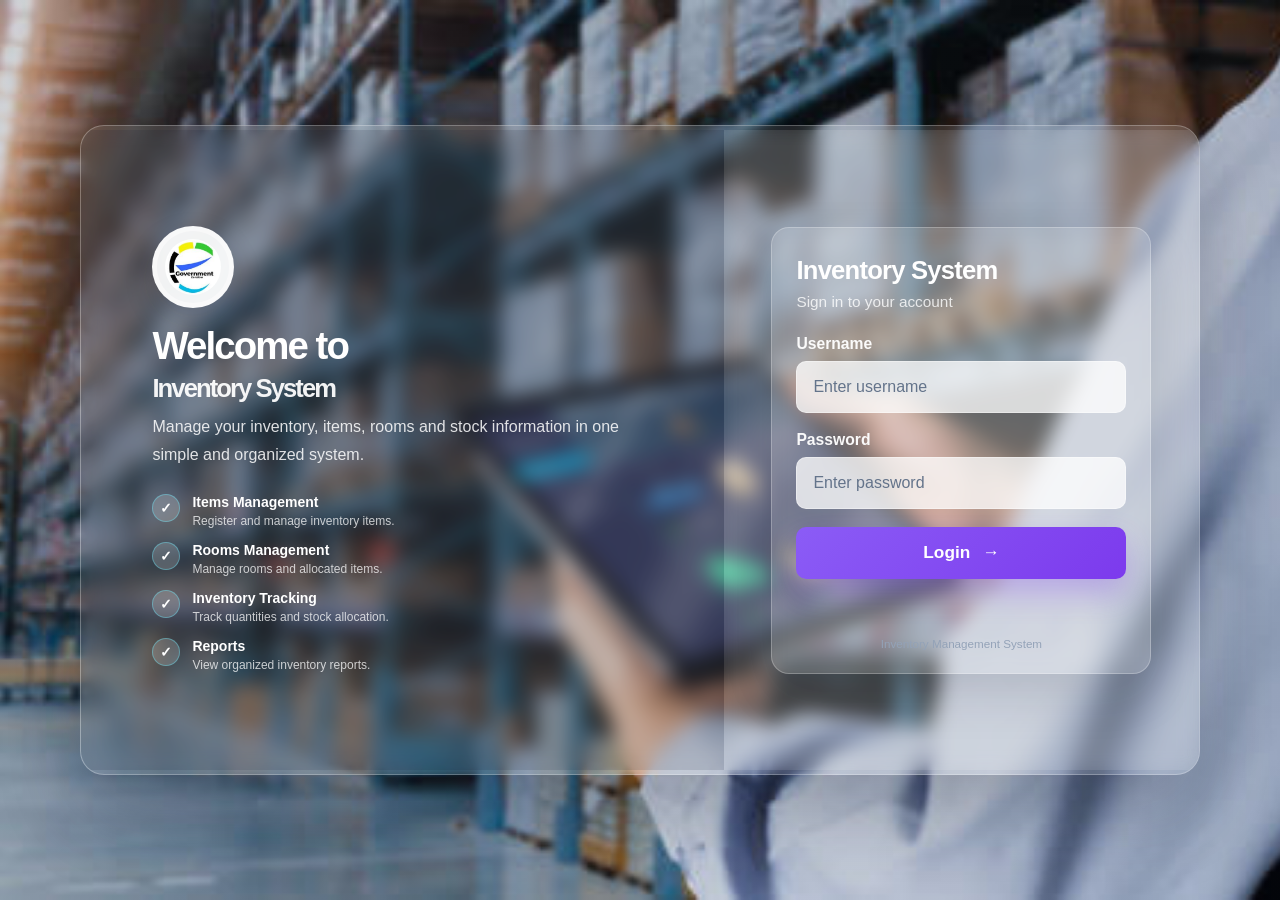
==== commit 6d814124: "Tumebadilisha rangi na kuitengeneza login page" ====
--- a/Frontend/index.html
+++ b/Frontend/index.html
@@ -116,7 +116,7 @@
                         <div class="input-wrapper">
 
                             <span class="input-icon">
-                                👤
+                                
                             </span>
 
                             <input
@@ -142,7 +142,7 @@
                         <div class="input-wrapper">
 
                             <span class="input-icon">
-                                🔒
+                                
                             </span>
 
                             <input
@@ -159,7 +159,7 @@
                                 id="togglePassword"
                                 aria-label="Show password"
                             >
-                                👁
+                                
                             </button>
 
                         </div>
--- a/Frontend/CSS/style.css
+++ b/Frontend/CSS/style.css
@@ -10,18 +10,22 @@
 }
 
 :root {
-    --primary: #624bff;
-    --primary-dark: #4f3dcc;
-    --body-bg: #f5f7fb;
-    --sidebar-bg: #ffffff;
+    --primary: #4465d1;
+    --primary-dark: #113b5e;
+    --primary-soft: #ccfbf1;
+    --secondary: #0284c7;
+    --secondary-soft: #e0f2fe;
+    --accent-gold: #f59e0b;
+    --body-bg: #eaedf5;
+    --sidebar-bg: linear-gradient(180deg, #071a2e 0%, #102847 35%, #183d5d 100%);
     --card-bg: #ffffff;
-    --text: #1e293b;
-    --muted: #64748b;
-    --border: #e5e7eb;
-    --success: #16a34a;
+    --text: #172033;
+    --muted: #53657d;
+    --border: #dfeaf6;
+    --success: #10b981;
     --warning: #f59e0b;
-    --danger: #dc2626;
-    --shadow: 0 2px 8px rgba(0, 0, 0, 0.06);
+    --danger: #ef4444;
+    --shadow: 0 18px 40px rgba(15, 118, 110, 0.12);
 }
 
 html,
@@ -30,7 +34,7 @@
     min-height: 100%;
     font-family: "Inter", "Segoe UI", Arial, sans-serif;
     color: var(--text);
-    background: var(--body-bg);
+    background: linear-gradient(180deg, #eefaff 0%, #f8fbff 100%);
 }
 
 body {
@@ -43,11 +47,47 @@
 
 .login-page {
     min-height: 100vh;
-    background: #f5f7fb;
+    position: relative;
+    background: transparent;
     display: flex;
     align-items: center;
     justify-content: center;
     padding: 20px;
+    overflow: hidden;
+}
+
+.login-page::before {
+    content: "";
+    position: absolute;
+    inset: 0;
+    background: none;
+    opacity: 0;
+    pointer-events: none;
+}
+
+.login-background {
+    position: fixed;
+    inset: 0;
+    background:
+        linear-gradient(90deg, rgba(15, 23, 42, 0.22), rgba(15, 23, 42, 0.12)),
+        url('../image/warehouse.jpg') center center / cover no-repeat;
+    z-index: 0;
+}
+
+.login-container {
+    position: relative;
+    z-index: 1;
+    width: min(1200px, 100%);
+    display: grid;
+    grid-template-columns: 1.1fr 0.9fr;
+    gap: 0;
+    align-items: center;
+    border-radius: 28px;
+    overflow: hidden;
+    box-shadow: 0 35px 80px rgba(2, 6, 23, 0.28);
+    background: rgba(255, 255, 255, 0.12);
+    border: 1px solid rgba(255, 255, 255, 0.28);
+    backdrop-filter: blur(2px);
 }
 
 .login-wrapper {
@@ -55,12 +95,113 @@
     max-width: 430px;
 }
 
+.login-section {
+    background: rgba(255, 255, 255, 0.08);
+    backdrop-filter: blur(8px);
+    padding: 34px 28px;
+    min-height: 640px;
+    display: flex;
+    align-items: center;
+    justify-content: center;
+}
+
 .login-card {
-    background: #ffffff;
-    border: 1px solid var(--border);
-    border-radius: 12px;
+    background: rgba(255, 255, 255, 0.12);
+    border: 1px solid rgba(255, 255, 255, 0.22);
+    border-radius: 20px;
     padding: 40px;
-    box-shadow: 0 10px 35px rgba(0, 0, 0, 0.08);
+    box-shadow: 0 28px 65px rgba(15, 118, 110, 0.12);
+    backdrop-filter: blur(4px);
+    width: 100%;
+    max-width: 430px;
+}
+
+.login-intro {
+    background: rgba(3, 7, 18, 0.18);
+    min-height: 640px;
+    display: flex;
+    align-items: center;
+    justify-content: center;
+    padding: 40px 36px;
+    color: #ffffff;
+}
+
+.intro-content {
+    max-width: 480px;
+}
+
+.intro-logo {
+    display: flex;
+    justify-content: flex-start;
+    margin-bottom: 22px;
+}
+
+.intro-logo img {
+    width: 72px;
+    height: 72px;
+    object-fit: contain;
+    border-radius: 14px;
+    background: rgba(255, 255, 255, 0.12);
+    padding: 8px;
+}
+
+.intro-content h1 {
+    font-size: clamp(2.2rem, 3vw, 3rem);
+    line-height: 1.1;
+    font-weight: 800;
+    margin-bottom: 18px;
+    color: #ffffff;
+}
+
+.intro-content h1 span {
+    display: block;
+    color: #d6f4ff;
+}
+
+.intro-description {
+    font-size: 1rem;
+    line-height: 1.7;
+    color: rgba(255, 255, 255, 0.8);
+    margin-bottom: 28px;
+}
+
+.feature-list {
+    display: grid;
+    gap: 18px;
+}
+
+.feature-item {
+    display: flex;
+    align-items: flex-start;
+    gap: 14px;
+    color: #ecfeff;
+}
+
+.feature-icon {
+    width: 28px;
+    height: 28px;
+    min-width: 28px;
+    border-radius: 50%;
+    display: flex;
+    align-items: center;
+    justify-content: center;
+    background: rgba(45, 212, 191, 0.18);
+    border: 1px solid rgba(103, 232, 249, 0.4);
+    color: #a7f3d0;
+    font-weight: 700;
+}
+
+.feature-item h3 {
+    font-size: 1rem;
+    font-weight: 700;
+    margin-bottom: 4px;
+    color: #ffffff;
+}
+
+.feature-item p {
+    color: rgba(255, 255, 255, 0.75);
+    font-size: 0.9rem;
+    line-height: 1.5;
 }
 
 .login-logo {
@@ -83,9 +224,10 @@
 
 .login-header h1 {
     font-size: 26px;
-    font-weight: 700;
-    color: #111827;
+    font-weight: 800;
+    color: #0f172a;
     margin-bottom: 7px;
+    letter-spacing: -0.03em;
 }
 
 .login-header p {
@@ -134,17 +276,19 @@
     width: 100%;
     height: 45px;
     border: none;
-    border-radius: 7px;
-    background: var(--primary);
+    border-radius: 10px;
+    background: linear-gradient(135deg, var(--primary) 0%, var(--secondary) 100%);
     color: white;
     font-size: 14px;
-    font-weight: 600;
+    font-weight: 700;
     cursor: pointer;
     transition: 0.2s ease;
+    box-shadow: 0 12px 24px rgba(21, 14, 233, 0.25);
 }
 
 .login-btn:hover {
-    background: var(--primary-dark);
+    background: linear-gradient(135deg, var(--primary-dark) 0%, #0369a1 100%);
+    transform: translateY(-1px);
 }
 
 .login-message {
@@ -179,7 +323,7 @@
     min-width: 250px;
     min-height: 100vh;
     background: var(--sidebar-bg);
-    border-right: 1px solid var(--border);
+    border-right: 1px solid rgba(148, 163, 184, 0.2);
     position: fixed;
     left: 0;
     top: 0;
@@ -187,6 +331,7 @@
     display: flex;
     flex-direction: column;
     z-index: 1000;
+    box-shadow: 10px 0 30px rgba(15, 23, 42, 0.12);
 }
 
 .sidebar-brand {
@@ -195,7 +340,7 @@
     display: flex;
     align-items: center;
     gap: 11px;
-    border-bottom: 1px solid var(--border);
+    border-bottom: 1px solid rgba(148, 163, 184, 0.2);
 }
 
 .sidebar-brand img {
@@ -207,9 +352,10 @@
 
 .sidebar-brand span {
     font-size: 16px;
-    font-weight: 700;
-    color: #111827;
+    font-weight: 800;
+    color: #f8fbff;
     white-space: nowrap;
+    letter-spacing: 0.02em;
 }
 
 .sidebar-nav {
@@ -217,32 +363,42 @@
     display: flex;
     flex-direction: column;
     padding: 18px 12px;
+    gap: 6px;
 }
 
 .sidebar-nav a {
     display: flex;
     align-items: center;
+    width: 100%;
+    min-height: 46px;
+    padding: 10px 14px;
     gap: 12px;
-    min-height: 44px;
-    padding: 0 14px;
-    margin-bottom: 5px;
     text-decoration: none;
-    color: #64748b;
-    border-radius: 7px;
+    color: rgba(224, 242, 254, 0.85);
+    border-radius: 12px;
     font-size: 14px;
-    font-weight: 500;
+    font-weight: 600;
+    line-height: 1.2;
+    white-space: nowrap;
     transition: 0.2s ease;
 }
 
+.sidebar-nav a span:last-child {
+    flex: 1;
+    min-width: 0;
+}
+
 .sidebar-nav a:hover {
-    background: #f1f3f9;
-    color: var(--primary);
+    background: rgba(148, 163, 184, 0.12);
+    color: #ffffff;
+    transform: translateX(2px);
 }
 
 .sidebar-nav a.active {
-    background: #eeeafd;
-    color: var(--primary);
-    font-weight: 600;
+    background: linear-gradient(135deg, rgba(45, 212, 191, 0.24), rgba(14, 165, 233, 0.32));
+    color: #ffffff;
+    font-weight: 700;
+    box-shadow: inset 0 0 0 1px rgba(103, 232, 249, 0.35), 0 8px 20px rgba(14, 165, 233, 0.12);
 }
 
 .nav-icon {
@@ -250,15 +406,21 @@
     min-width: 22px;
     text-align: center;
     font-size: 17px;
+    display: inline-flex;
+    align-items: center;
+    justify-content: center;
+    line-height: 1;
 }
 
 .sidebar-spacer {
     flex: 1;
+    min-height: 10px;
 }
 
 .sidebar-nav .logout-link {
     color: #dc2626;
     margin-top: auto;
+    border: 1px solid transparent;
 }
 
 .sidebar-nav .logout-link:hover {
@@ -282,7 +444,8 @@
 
 .topbar {
     height: 72px;
-    background: #ffffff;
+    background: rgba(255, 255, 255, 0.9);
+    backdrop-filter: blur(10px);
     border-bottom: 1px solid var(--border);
     display: flex;
     align-items: center;
@@ -291,12 +454,13 @@
     position: sticky;
     top: 0;
     z-index: 100;
+    box-shadow: 0 10px 25px rgba(15, 118, 110, 0.05);
 }
 
 .topbar h2 {
     font-size: 20px;
-    font-weight: 600;
-    color: #111827;
+    font-weight: 700;
+    color: #0f172a;
 }
 
 .user-info {
@@ -332,8 +496,11 @@
 
 .page-content {
     padding: 30px;
-    max-width: 1600px;
+    max-width: 1200px;
     margin: 0 auto;
+    display: flex;
+    flex-direction: column;
+    align-items: center;
 }
 
 /* =========================================================
@@ -341,24 +508,29 @@
    ========================================================= */
 
 .welcome-box {
-    background: #ffffff;
-    border: 1px solid var(--border);
-    border-radius: 10px;
-    padding: 25px 28px;
-    margin-bottom: 25px;
+    width: min(950px, 100%);
+    background: linear-gradient(135deg, #ffffff 0%, #f3fbff 40%, #ecfdf5 100%);
+    border: 1px solid rgba(34, 197, 94, 0.08);
+    border-radius: 18px;
+    padding: 30px 28px;
+    margin: 0 auto 25px;
     box-shadow: var(--shadow);
+    text-align: center;
 }
 
 .welcome-box h1 {
-    font-size: 23px;
-    font-weight: 650;
-    margin-bottom: 7px;
+    font-size: clamp(2rem, 3vw, 3rem);
+    font-weight: 700;
+    margin-bottom: 10px;
     color: #111827;
 }
 
 .welcome-box p {
     color: var(--muted);
     line-height: 1.6;
+    max-width: 700px;
+    margin: 0 auto;
+    font-size: 1.12rem;
 }
 
 /* =========================================================
@@ -369,13 +541,14 @@
     display: grid;
     grid-template-columns: repeat(4, 1fr);
     gap: 20px;
-    margin-bottom: 25px;
+    margin: 0 auto 25px;
+    width: min(100%, 1100px);
 }
 
 .stat-card {
-    background: #ffffff;
-    border: 1px solid var(--border);
-    border-radius: 10px;
+    background: linear-gradient(180deg, #ffffff 0%, #f8fdff 100%);
+    border: 1px solid rgba(14, 165, 233, 0.12);
+    border-radius: 18px;
     min-height: 120px;
     padding: 22px;
     display: flex;
@@ -385,14 +558,16 @@
 }
 
 .stat-icon {
-    width: 50px;
-    height: 50px;
-    border-radius: 9px;
+    width: 52px;
+    height: 52px;
+    border-radius: 14px;
     display: flex;
     align-items: center;
     justify-content: center;
-    background: #eeeafd;
+    background: linear-gradient(135deg, #ccfbf1, #dbeafe);
+    color: var(--primary-dark);
     font-size: 22px;
+    box-shadow: inset 0 1px 0 rgba(255,255,255,0.8);
 }
 
 .stat-card span {
@@ -414,11 +589,12 @@
 
 .content-card {
     background: #ffffff;
-    border: 1px solid var(--border);
-    border-radius: 10px;
-    margin-bottom: 25px;
+    border: 1px solid rgba(148, 163, 184, 0.2);
+    border-radius: 18px;
+    margin: 0 auto 25px;
     box-shadow: var(--shadow);
     overflow: hidden;
+    width: min(100%, 1100px);
 }
 
 .card-header {
@@ -484,12 +660,14 @@
 }
 
 .btn-primary {
-    background: var(--primary);
+    background: linear-gradient(135deg, var(--primary) 0%, var(--secondary) 100%);
     color: #ffffff;
+    box-shadow: 0 10px 22px rgba(14, 165, 233, 0.24);
 }
 
 .btn-primary:hover {
-    background: var(--primary-dark);
+    background: linear-gradient(135deg, var(--primary-dark) 0%, #0369a1 100%);
+    transform: translateY(-1px);
 }
 
 .btn-secondary {
@@ -502,18 +680,21 @@
 }
 
 .btn-success {
-    background: var(--success);
+    background: linear-gradient(135deg, #10b981 0%, #34d399 100%);
     color: #ffffff;
+    box-shadow: 0 10px 18px rgba(16, 185, 129, 0.2);
 }
 
 .btn-warning {
-    background: var(--warning);
+    background: linear-gradient(135deg, #f59e0b 0%, #fbbf24 100%);
     color: #ffffff;
+    box-shadow: 0 10px 18px rgba(245, 158, 11, 0.2);
 }
 
 .btn-danger {
-    background: var(--danger);
+    background: linear-gradient(135deg, #ef4444 0%, #f87171 100%);
     color: #ffffff;
+    box-shadow: 0 10px 18px rgba(239, 68, 68, 0.2);
 }
 
 .btn-sm {
@@ -601,17 +782,17 @@
     flex-direction: column;
     gap: 7px;
     text-decoration: none;
-    border: 1px solid var(--border);
-    border-radius: 8px;
+    border: 1px solid rgba(14, 165, 233, 0.12);
+    border-radius: 14px;
     padding: 18px;
-    background: #ffffff;
+    background: linear-gradient(180deg, #ffffff 0%, #f6fbff 100%);
     transition: 0.2s ease;
 }
 
 .quick-action:hover {
-    border-color: var(--primary);
-    transform: translateY(-2px);
-    box-shadow: var(--shadow);
+    border-color: rgba(14, 165, 233, 0.4);
+    transform: translateY(-3px);
+    box-shadow: 0 16px 28px rgba(14, 165, 233, 0.10);
 }
 
 .quick-icon {
@@ -796,6 +977,28 @@
     .user-details strong {
         display: none;
     }
+
+    .login-page {
+        padding: 14px;
+    }
+
+    .login-container {
+        grid-template-columns: 1fr;
+    }
+
+    .login-intro {
+        min-height: 280px;
+        padding: 28px 22px;
+    }
+
+    .login-section {
+        min-height: auto;
+        padding: 22px 18px;
+    }
+
+    .login-card {
+        padding: 24px 18px;
+    }
 }
 
 /* =========================================================
@@ -833,7 +1036,7 @@
     position: fixed;
     inset: 0;
     background: url("../image/eGAZ logo.jpeg") center center / 280px auto no-repeat;
-    opacity: 0.035;
+    opacity: 0.015;
     pointer-events: none;
     z-index: 0;
 }
@@ -865,7 +1068,7 @@
         position: fixed;
         inset: 0;
         background: url("../image/eGAZ logo.jpeg") center center / 300px auto no-repeat;
-        opacity: 0.055;
+        opacity: 0.03;
         z-index: -1;
     }
     table { width: 100% !important; border-collapse: collapse !important; }
@@ -891,7 +1094,7 @@
     position: fixed;
     inset: 0;
     background: url("../image/eGAZ logo.jpeg") center center / 300px auto no-repeat;
-    opacity: .035;
+    opacity: .015;
     pointer-events: none;
     z-index: 0;
 }
@@ -913,7 +1116,7 @@
     .print-only h1 { margin: 0 0 10px !important; color: #624bff !important; font-size: 24px !important; font-weight: 800; }
     .print-meta { display: flex !important; justify-content: center; gap: 10px 22px; flex-wrap: wrap; font-size: 11px; color: #334155 !important; }
     .print-meta strong { color: #111827 !important; }
-    .print-only::after { content: ""; position: fixed; inset: 0; background: url("../image/eGAZ logo.jpeg") center center / 320px auto no-repeat; opacity: .07; z-index: -1; pointer-events: none; }
+    .print-only::after { content: ""; position: fixed; inset: 0; background: url("../image/eGAZ logo.jpeg") center center / 320px auto no-repeat; opacity: .03; z-index: -1; pointer-events: none; }
     table { width: 100% !important; border-collapse: collapse !important; }
     thead { background: #624bff !important; }
     th { background: #624bff !important; color: #fff !important; border: 1px solid #4f3dcc !important; padding: 8px !important; }
@@ -1138,6 +1341,23 @@
     min-width: 190px;
 }
 
+/* Keep the page title centered without reserving space for the menu button. */
+.topbar > div:first-child {
+    flex: 0 0 auto;
+    position: absolute;
+    left: 50%;
+    transform: translateX(-50%);
+    text-align: center;
+}
+
+.topbar .user-info {
+    margin-left: auto;
+}
+
+.menu-toggle {
+    display: none;
+}
+
 
 /* =========================================================
    MOBILE / TABLET RESPONSIVE NAVIGATION
@@ -1173,6 +1393,21 @@
     .sidebar {
         width: 220px;
         min-width: 220px;
+
+    .menu-toggle {
+        display: inline-flex;
+        align-items: center;
+        justify-content: center;
+        width: 36px;
+        height: 36px;
+        padding: 0;
+        border: 1px solid var(--border);
+        border-radius: 8px;
+        background: #ffffff;
+        color: var(--text);
+        font-size: 19px;
+        cursor: pointer;
+    }
     }
 
     .main-content {
@@ -1576,154 +1811,183 @@
 
 
 /* =========================================================
-   INVENTORY SYSTEM - SPLIT LOGIN
+   INVENTORY SYSTEM - WAREHOUSE BACKGROUND LOGIN
    Uses Frontend/image/warehouse.jpg
    ========================================================= */
 .login-page {
     min-height: 100vh;
     margin: 0;
     background: #f4f6f8;
-    overflow-x: hidden;
+    overflow: hidden;
+    position: relative;
+    display: flex;
+    align-items: center;
+    justify-content: center;
+    padding: 22px;
 }
 
 .login-page .login-background {
     position: fixed;
     inset: 0;
     background:
-        linear-gradient(90deg, rgba(15,23,42,.62), rgba(15,23,42,.18)),
+        linear-gradient(rgba(15, 23, 42, 0.20), rgba(15, 23, 42, 0.15)),
         url("../image/warehouse.jpg") center center / cover no-repeat;
-    z-index: -1;
+    z-index: 0;
 }
 
 .login-page .login-container {
-    width: min(1120px, calc(100% - 48px));
-    min-height: 680px;
-    margin: 40px auto;
+    position: relative;
+    z-index: 1;
+    width: min(1120px, calc(100% - 40px));
+    min-height: 650px;
     display: grid;
-    grid-template-columns: minmax(0, 1fr) 420px;
-    border-radius: 18px;
+    grid-template-columns: 1.15fr 0.85fr;
+    border-radius: 24px;
     overflow: hidden;
-    background: rgba(255,255,255,.96);
-    box-shadow: 0 24px 70px rgba(15,23,42,.28);
+    background: rgba(255, 255, 255, 0.10);
+    border: 1px solid rgba(255, 255, 255, 0.25);
+    box-shadow: 0 35px 80px rgba(15, 23, 42, 0.26);
+    backdrop-filter: blur(10px);
+    -webkit-backdrop-filter: blur(10px);
 }
 
 .login-page .login-intro {
     display: flex;
     align-items: center;
-    min-width: 0;
-    padding: 55px;
-    color: #fff;
-    background:
-        linear-gradient(135deg, rgba(15,23,42,.76), rgba(30,41,59,.48)),
-        url("../image/warehouse.jpg") center / cover no-repeat;
+    justify-content: center;
+    padding: 46px 42px;
+    text-align: left;
+    background: rgba(15, 23, 42, 0.12);
 }
 
 .login-page .intro-content {
-    max-width: 520px;
+    max-width: 500px;
+    width: 100%;
+}
+
+.login-page .intro-logo {
+    display: flex;
+    justify-content: flex-start;
+    margin-bottom: 18px;
 }
 
 .login-page .intro-logo img,
 .login-page .login-logo img {
-    width: 72px;
-    height: 72px;
+    width: 82px;
+    height: 82px;
     object-fit: cover;
-    border-radius: 12px;
-    background: #fff;
+    border-radius: 50%;
+    background: rgba(255,255,255,0.92);
+    border: 5px solid rgba(255,255,255,0.42);
+    box-shadow: 0 12px 30px rgba(15, 23, 42, 0.16);
 }
 
 .login-page .intro-content h1 {
-    margin: 24px 0 12px;
-    color: #fff;
-    font-size: clamp(30px, 4vw, 46px);
-    line-height: 1.1;
+    margin: 0 0 12px;
+    color: #ffffff;
+    font-size: clamp(2.3rem, 3vw, 4rem);
+    line-height: 1.05;
+    font-weight: 800;
+    letter-spacing: -0.05em;
 }
 
 .login-page .intro-content h1 span {
-    color: #c7d2fe;
+    display: block;
+    color: rgba(255,255,255,0.94);
+    font-size: clamp(1.4rem, 2vw, 2.2rem);
+    font-weight: 700;
+    margin-top: 8px;
 }
 
 .login-page .intro-description {
-    max-width: 480px;
-    color: rgba(255,255,255,.88);
-    font-size: 15px;
+    color: rgba(255,255,255,0.85);
+    font-size: 1rem;
     line-height: 1.7;
+    margin: 0;
 }
 
 .login-page .feature-list {
     display: grid;
-    gap: 13px;
-    margin-top: 28px;
+    gap: 12px;
+    margin-top: 26px;
 }
 
 .login-page .feature-item {
     display: flex;
+    align-items: flex-start;
     gap: 12px;
-    align-items: flex-start;
+    color: #ffffff;
 }
 
 .login-page .feature-icon {
-    width: 26px;
-    height: 26px;
-    flex: 0 0 26px;
+    width: 28px;
+    height: 28px;
+    min-width: 28px;
     display: flex;
     align-items: center;
     justify-content: center;
     border-radius: 50%;
-    background: rgba(255,255,255,.18);
-    color: #fff;
-    font-size: 13px;
+    background: rgba(255,255,255,0.18);
+    color: #ffffff;
+    font-size: 14px;
+    font-weight: 700;
 }
 
 .login-page .feature-item h3 {
-    margin: 0 0 3px;
-    color: #fff;
+    margin: 0 0 2px;
+    color: #ffffff;
     font-size: 14px;
+    font-weight: 700;
 }
 
 .login-page .feature-item p {
     margin: 0;
-    color: rgba(255,255,255,.72);
+    color: rgba(255,255,255,0.75);
     font-size: 12px;
+    line-height: 1.5;
 }
 
 .login-page .login-section {
     display: flex;
     align-items: center;
     justify-content: center;
-    padding: 42px 38px;
-    background: #fff;
+    padding: 44px 38px;
+    background: rgba(255, 255, 255, 0.06);
 }
 
 .login-page .login-card {
     width: 100%;
-    max-width: 350px;
+    max-width: 380px;
+    background: rgba(255, 255, 255, 0.12);
+    border: 1px solid rgba(255,255,255,0.25);
+    border-radius: 18px;
+    padding: 28px 24px 22px;
+    box-shadow: 0 20px 50px rgba(15, 23, 42, 0.14);
+    backdrop-filter: blur(10px);
+    -webkit-backdrop-filter: blur(10px);
 }
 
 .login-page .login-logo {
-    text-align: center;
-    margin-bottom: 18px;
-}
-
-.login-page .login-logo img {
-    width: 64px;
-    height: 64px;
+    display: none;
 }
 
 .login-page .login-header {
-    text-align: center;
-    margin-bottom: 28px;
+    text-align: left;
+    margin-bottom: 24px;
 }
 
 .login-page .login-header h1 {
-    margin: 0 0 6px;
-    color: #111827;
-    font-size: 25px;
+    margin: 0 0 8px;
+    color: #ffffff;
+    font-size: clamp(1.6rem, 2vw, 2.6rem);
+    font-weight: 800;
+    letter-spacing: -0.03em;
 }
 
 .login-page .login-header p {
     margin: 0;
-    color: #64748b;
-    font-size: 13px;
+    color: rgba(255,255,255,0.8);
+    font-size: 0.96rem;
 }
 
 .login-page .form-group {
@@ -1732,10 +1996,10 @@
 
 .login-page .form-group label {
     display: block;
-    margin-bottom: 7px;
-    color: #374151;
-    font-size: 13px;
-    font-weight: 600;
+    margin-bottom: 8px;
+    color: rgba(255,255,255,0.96);
+    font-size: 0.98rem;
+    font-weight: 700;
 }
 
 .login-page .input-wrapper {
@@ -1745,62 +2009,81 @@
 .login-page .input-wrapper input {
     width: 100%;
     box-sizing: border-box;
-    height: 48px;
-    padding: 0 45px 0 42px;
-    border: 1px solid #d7dce3;
-    border-radius: 8px;
+    height: 52px;
+    padding: 0 46px 0 16px;
+    border: 1px solid rgba(255,255,255,0.35);
+    border-radius: 10px;
     outline: none;
-    background: #fff;
-    color: #111827;
-    font-size: 14px;
+    background: rgba(255,255,255,0.76);
+    color: #0f172a;
+    font-size: 1rem;
     transition: border-color .2s, box-shadow .2s;
 }
 
+.login-page .input-wrapper input::placeholder {
+    color: #64748b;
+}
+
 .login-page .input-wrapper input:focus {
-    border-color: var(--primary, #4f3dcc);
-    box-shadow: 0 0 0 3px rgba(79,61,204,.10);
+    border-color: rgba(255,255,255,0.9);
+    box-shadow: 0 0 0 3px rgba(255,255,255,0.12);
 }
 
 .login-page .input-icon {
-    position: absolute;
-    left: 14px;
-    top: 50%;
-    transform: translateY(-50%);
-    font-size: 15px;
-    z-index: 2;
+    display: none;
 }
 
 .login-page .password-toggle {
     position: absolute;
-    right: 8px;
+    right: 12px;
     top: 50%;
     transform: translateY(-50%);
     border: 0;
     background: transparent;
     cursor: pointer;
-    padding: 8px;
+    padding: 6px;
+    color: #334155;
+    font-size: 18px;
 }
 
 .login-page .login-btn {
     width: 100%;
-    height: 48px;
-    margin-top: 7px;
+    height: 52px;
+    margin-top: 10px;
     border: 0;
-    border-radius: 8px;
-    background: var(--primary, #4f3dcc);
-    color: #fff;
+    border-radius: 10px;
+    background: linear-gradient(135deg, #8b5cf6 0%, #7c3aed 100%);
+    color: #ffffff;
     cursor: pointer;
     display: flex;
     align-items: center;
     justify-content: center;
     gap: 12px;
-    font-size: 14px;
+    font-size: 1.08rem;
     font-weight: 700;
-    transition: transform .15s, opacity .15s;
-}
-
-.login-page .login-btn:hover { opacity: .93; }
+    box-shadow: 0 14px 30px rgba(124, 58, 237, 0.30);
+}
+
+.login-page .login-btn:hover { opacity: .96; }
 .login-page .login-btn:active { transform: translateY(1px); }
+
+.login-page .login-message {
+    min-height: 20px;
+    margin-top: 10px;
+    text-align: center;
+    color: #ffffff;
+    font-size: 12px;
+}
+
+.login-page .login-footer {
+    margin-top: 18px;
+    text-align: center;
+    color: rgba(255,255,255,0.7);
+}
+
+.login-page .sidebar,
+.login-page .main-content,
+.login-page .topbar { display: none; }
 
 .login-page .login-message {
     min-height: 20px;
@@ -1879,4 +2162,4 @@
 
     .login-page .login-intro { min-height: 190px; padding: 24px; }
     .login-page .login-section { padding: 28px 20px 24px; }
-}
+}
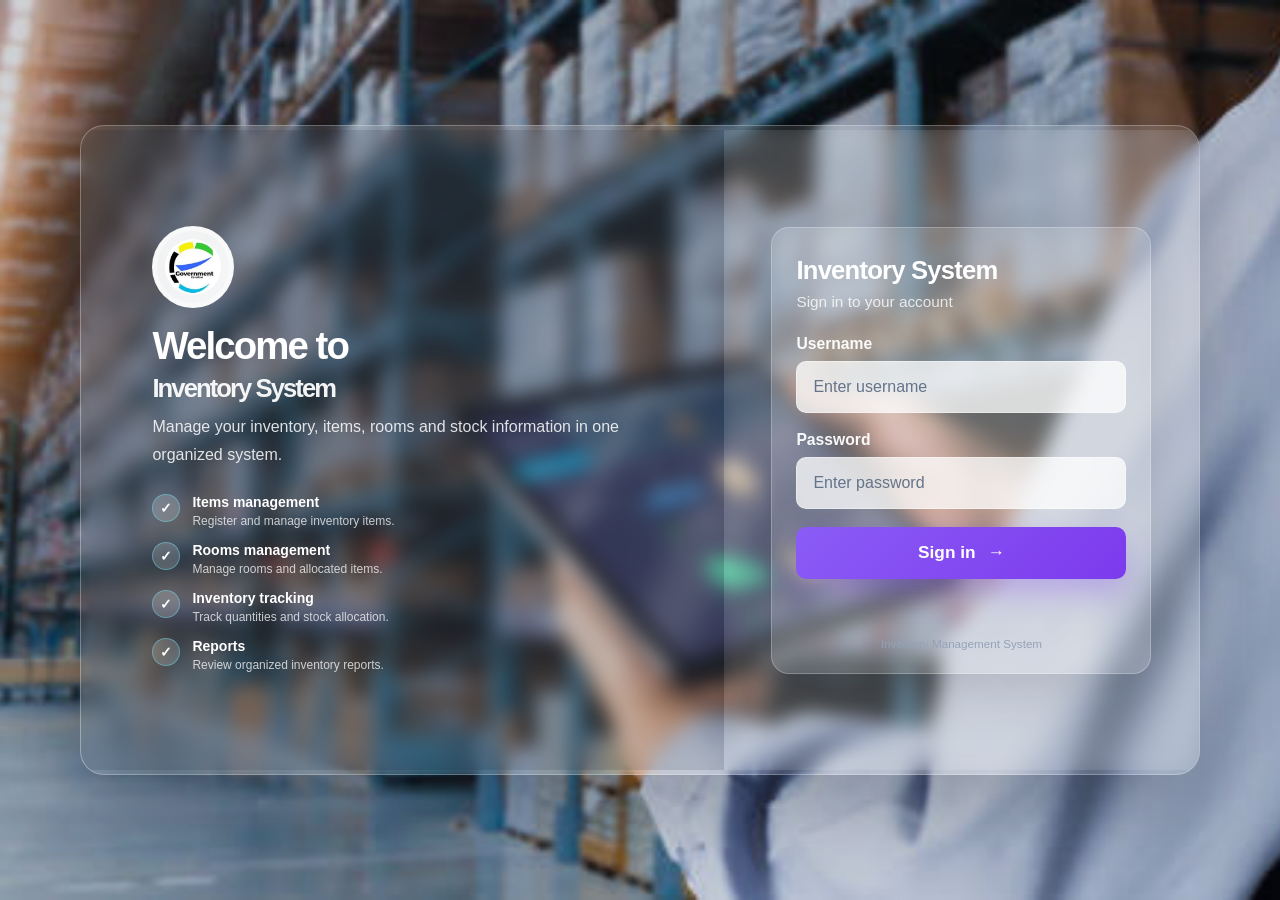
==== commit fdbcc405: "Done" ====
--- a/Frontend/index.html
+++ b/Frontend/index.html
@@ -1,211 +1,12 @@
 <!DOCTYPE html>
 <html lang="en">
-
 <head>
     <meta charset="UTF-8">
     <meta name="viewport" content="width=device-width, initial-scale=1.0">
-
-    <title>Inventory System - Login</title>
-
-    <link rel="stylesheet" href="CSS/style.css">
+    <meta http-equiv="refresh" content="0; url=login.html">
+    <title>Opening Inventory System</title>
 </head>
-
-<body class="login-page">
-
-    <!-- Full Page Watermark Background -->
-    <div class="login-background"></div>
-
-    <!-- Center Login Container -->
-    <main class="login-container">
-
-        <!-- LEFT SIDE -->
-        <section class="login-intro">
-
-            <div class="intro-content">
-
-                <div class="intro-logo">
-                    <img src="image/eGAZ logo.jpeg" alt="Inventory System Logo">
-                </div>
-
-                <h1>
-                    Welcome to
-                    <span>Inventory System</span>
-                </h1>
-
-                <p class="intro-description">
-                    Manage your inventory, items, rooms and stock
-                    information in one simple and organized system.
-                </p>
-
-                <div class="feature-list">
-
-                    <div class="feature-item">
-                        <div class="feature-icon">✓</div>
-
-                        <div>
-                            <h3>Items Management</h3>
-                            <p>Register and manage inventory items.</p>
-                        </div>
-                    </div>
-
-                    <div class="feature-item">
-                        <div class="feature-icon">✓</div>
-
-                        <div>
-                            <h3>Rooms Management</h3>
-                            <p>Manage rooms and allocated items.</p>
-                        </div>
-                    </div>
-
-                    <div class="feature-item">
-                        <div class="feature-icon">✓</div>
-
-                        <div>
-                            <h3>Inventory Tracking</h3>
-                            <p>Track quantities and stock allocation.</p>
-                        </div>
-                    </div>
-
-                    <div class="feature-item">
-                        <div class="feature-icon">✓</div>
-
-                        <div>
-                            <h3>Reports</h3>
-                            <p>View organized inventory reports.</p>
-                        </div>
-                    </div>
-
-                </div>
-
-            </div>
-
-        </section>
-
-
-        <!-- RIGHT SIDE -->
-        <section class="login-section">
-
-            <div class="login-card">
-
-                <div class="login-logo">
-                    <img src="image/eGAZ logo.jpeg"
-                         alt="Inventory System Logo">
-                </div>
-
-                <div class="login-header">
-
-                    <h1>Inventory System</h1>
-
-                    <p>
-                        Sign in to your account
-                    </p>
-
-                </div>
-
-
-                <!-- LOGIN FORM -->
-                <form id="loginForm">
-
-                    <!-- USERNAME -->
-                    <div class="form-group">
-
-                        <label for="username">
-                            Username
-                        </label>
-
-                        <div class="input-wrapper">
-
-                            <span class="input-icon">
-                                
-                            </span>
-
-                            <input
-                                type="text"
-                                id="username"
-                                placeholder="Enter username"
-                                autocomplete="username"
-                                required
-                            >
-
-                        </div>
-
-                    </div>
-
-
-                    <!-- PASSWORD -->
-                    <div class="form-group">
-
-                        <label for="password">
-                            Password
-                        </label>
-
-                        <div class="input-wrapper">
-
-                            <span class="input-icon">
-                                
-                            </span>
-
-                            <input
-                                type="password"
-                                id="password"
-                                placeholder="Enter password"
-                                autocomplete="current-password"
-                                required
-                            >
-
-                            <button
-                                type="button"
-                                class="password-toggle"
-                                id="togglePassword"
-                                aria-label="Show password"
-                            >
-                                
-                            </button>
-
-                        </div>
-
-                    </div>
-
-
-                    <!-- LOGIN BUTTON -->
-                    <button
-                        type="submit"
-                        class="login-btn"
-                    >
-                        <span>Login</span>
-                        <span class="login-arrow">→</span>
-                    </button>
-
-                </form>
-
-
-                <!-- LOGIN MESSAGE -->
-                <p
-                    id="message"
-                    class="login-message"
-                ></p>
-
-
-                <!-- FOOTER -->
-                <div class="login-footer">
-
-                    <small>
-                        Inventory Management System
-                    </small>
-
-                </div>
-
-            </div>
-
-        </section>
-
-    </main>
-
-
-    <!-- JAVASCRIPT -->
-    <script src="JS/api.js"></script>
-    <script src="JS/script.js"></script>
-
+<body>
+    <p>Opening sign in page. <a href="login.html">Continue</a></p>
 </body>
-
 </html>
